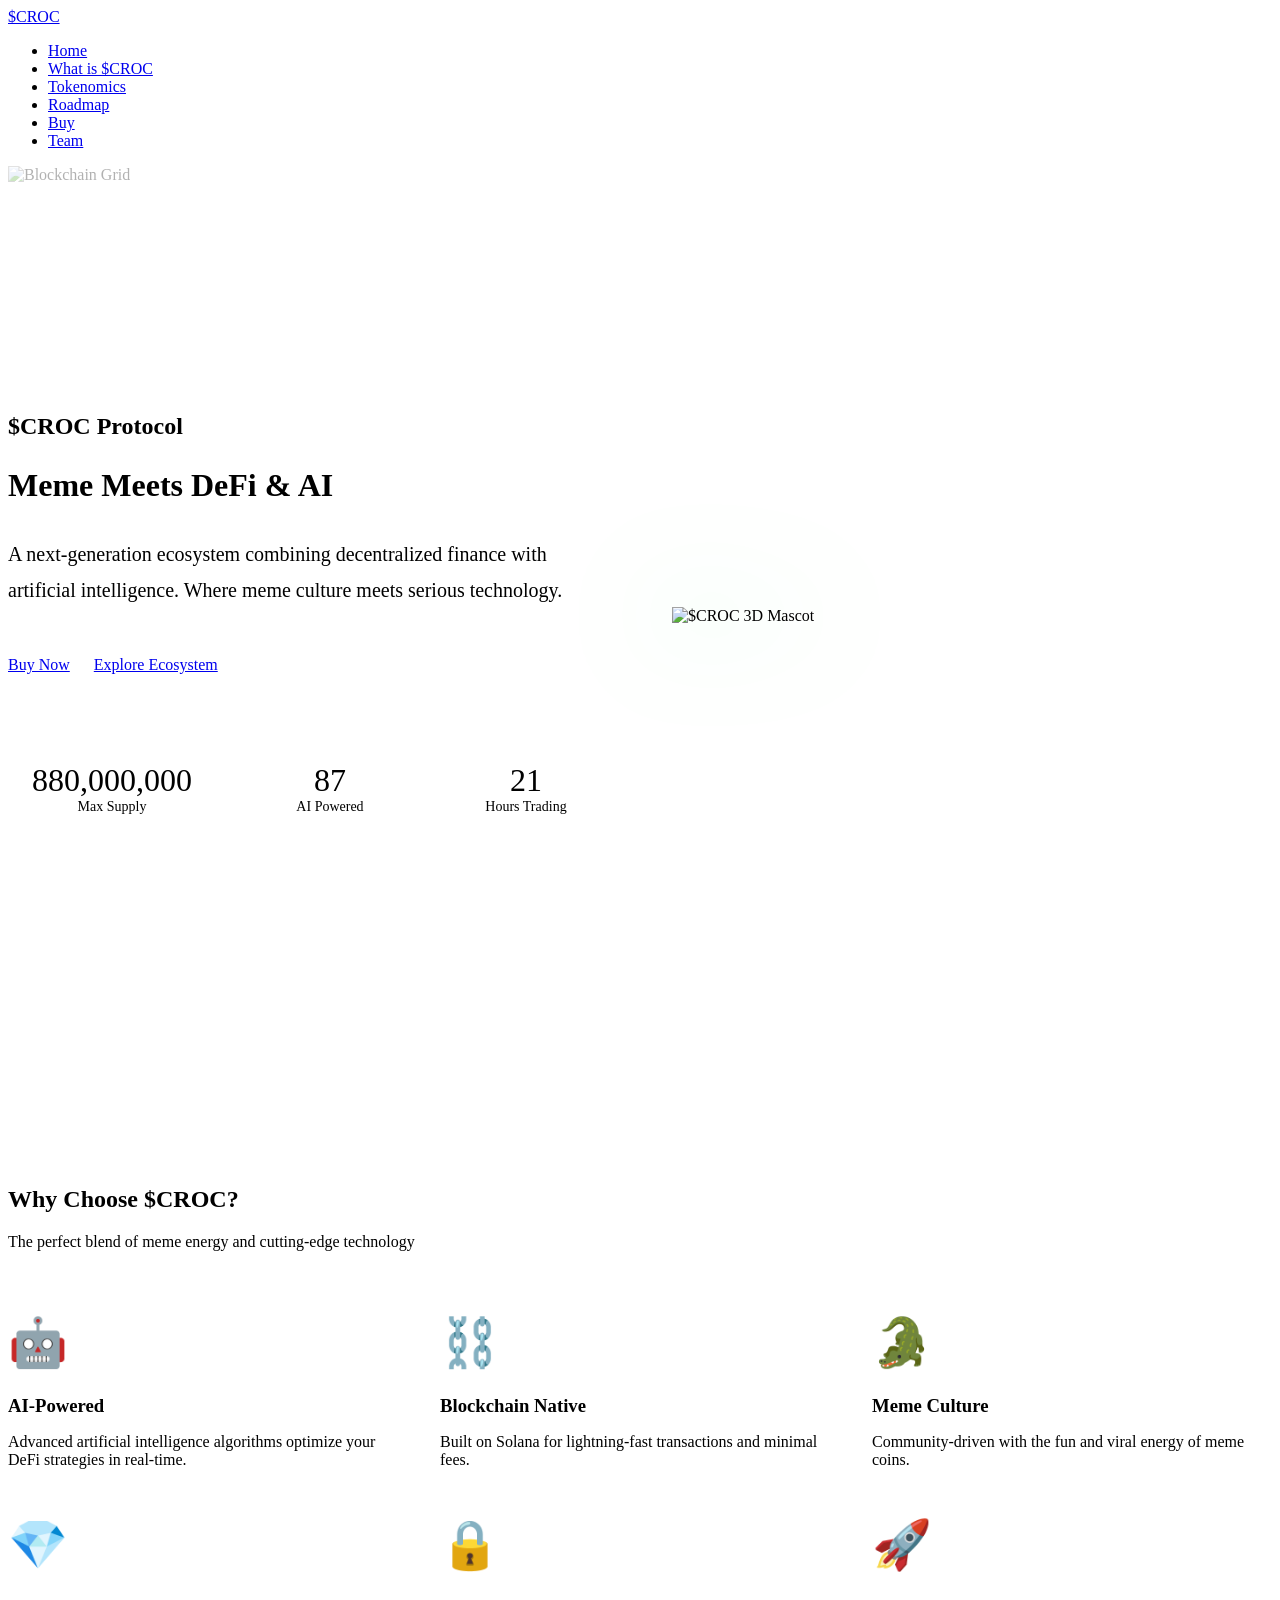
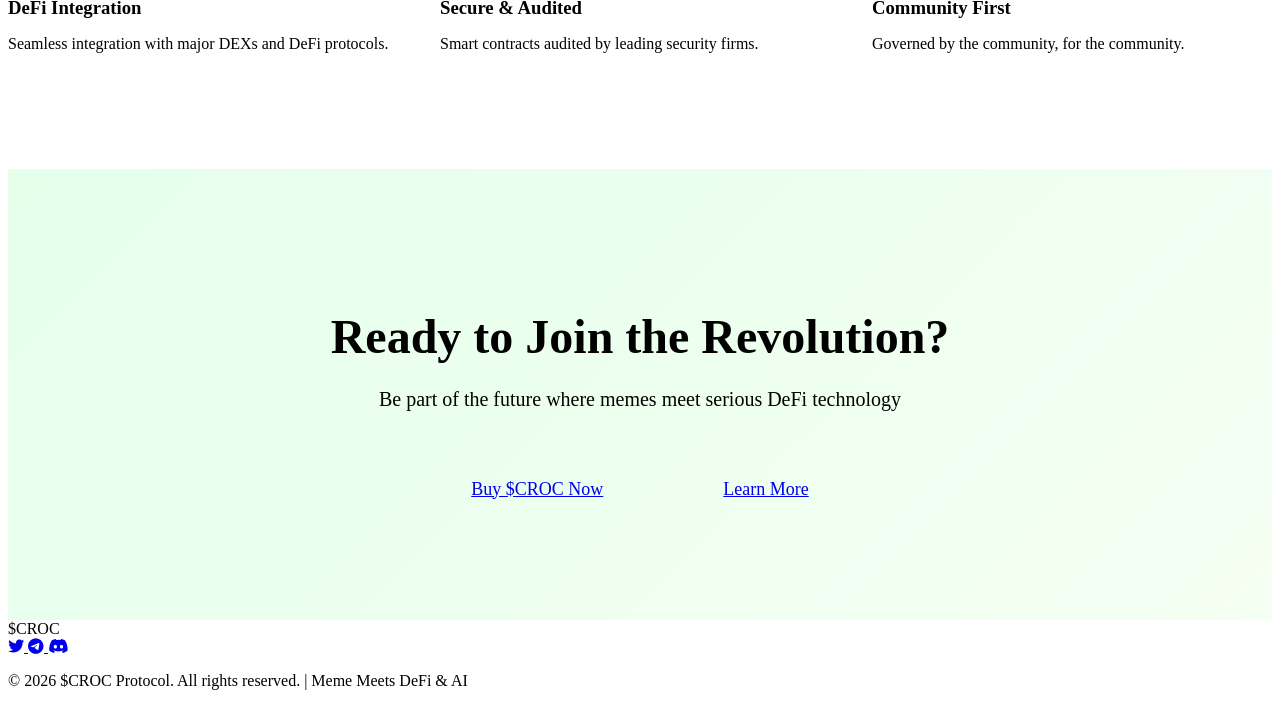
==== index.html @ 4c7f34b8 "Update index.html" ====
<!DOCTYPE html>
<html lang="en">
<head>
    <meta charset="UTF-8">
    <meta name="viewport" content="width=device-width, initial-scale=1.0">
    <title>$CROC Protocol - Meme Meets DeFi & AI</title>
    <meta name="description" content="A next-generation ecosystem combining decentralized finance with artificial intelligence">
    <link rel="stylesheet" href="css/style.css">
    <link rel="stylesheet" href="css/premium.css">
    <link rel="stylesheet" href="https://cdnjs.cloudflare.com/ajax/libs/font-awesome/6.4.0/css/all.min.css">
</head>
<body>
    <!-- Navigation -->
    <nav class="navbar">
        <div class="nav-container">
            <a href="index.html" class="nav-logo">$CROC</a>
            <ul class="nav-menu">
                <li><a href="index.html">Home</a></li>
                <li><a href="what-is.html">What is $CROC</a></li>
                <li><a href="tokenomics.html">Tokenomics</a></li>
                <li><a href="roadmap.html">Roadmap</a></li>
                <li><a href="buy.html">Buy</a></li>
                <li><a href="team.html">Team</a></li>
            </ul>
            <div class="nav-toggle">
                <span></span>
                <span></span>
                <span></span>
            </div>
        </div>
    </nav>

    <!-- Hero Section -->
    <section class="hero" style="min-height: 100vh; display: flex; align-items: center; position: relative; overflow: hidden;">
        <!-- Background Effects -->
        <div class="grid-bg"></div>
        <div class="particle-bg"></div>
        <div class="scan-line"></div>
        
        <!-- Background Image -->
        <div style="position: absolute; top: 0; left: 0; width: 100%; height: 100%; opacity: 0.3; z-index: 0;">
            <img src="https://mgx-backend-cdn.metadl.com/generate/images/977186/2026-03-31/c0a58374-773c-4db3-a33c-45ea17dece3b.png" 
                 alt="Blockchain Grid" 
                 style="width: 100%; height: 100%; object-fit: cover;">
        </div>
        
        <div class="container" style="position: relative; z-index: 1;">
            <div style="display: grid; grid-template-columns: 1fr 1fr; gap: 64px; align-items: center;">
                <!-- Hero Content -->
                <div class="fade-in">
                    <h1 class="text-glow-strong" style="margin-bottom: 24px;">
                        $CROC Protocol
                    </h1>
                    <h2 class="gradient-text" style="font-size: 32px; margin-bottom: 32px;">
                        Meme Meets DeFi & AI
                    </h2>
                    <p style="font-size: 20px; color: var(--color-text-secondary); margin-bottom: 48px; line-height: 1.8;">
                        A next-generation ecosystem combining decentralized finance with artificial intelligence. 
                        Where meme culture meets serious technology.
                    </p>
                    <div style="display: flex; gap: 24px; flex-wrap: wrap;">
                        <a href="buy.html" class="btn btn-primary glow">Buy Now</a>
                        <a href="what-is.html" class="btn btn-secondary">Explore Ecosystem</a>
                    </div>
                    
                    <!-- Stats -->
                    <div style="display: grid; grid-template-columns: repeat(3, 1fr); gap: 32px; margin-top: 64px;">
                        <div class="glass-card" style="text-align: center; padding: 24px;">
                            <div class="counter" data-target="1000000000" style="font-size: 32px;">0</div>
                            <p style="margin: 0; font-size: 14px;">Max Supply</p>
                        </div>
                        <div class="glass-card" style="text-align: center; padding: 24px;">
                            <div class="counter" data-target="100" style="font-size: 32px;">0</div>
                            <p style="margin: 0; font-size: 14px;">AI Powered</p>
                        </div>
                        <div class="glass-card" style="text-align: center; padding: 24px;">
                            <div class="counter" data-target="24" style="font-size: 32px;">0</div>
                            <p style="margin: 0; font-size: 14px;">Hours Trading</p>
                        </div>
                    </div>
                </div>
                
                <!-- Hero Image -->
                <div class="hero-image floating" style="position: relative;">
                    <img src="https://mgx-backend-cdn.metadl.com/generate/images/977186/2026-03-31/7fc8e724-843f-44fb-94d9-f33e9befc8ab.png" 
                         alt="$CROC 3D Mascot" 
                         style="width: 100%; max-width: 600px; filter: drop-shadow(0 0 50px rgba(0, 255, 65, 0.5));">
                </div>
            </div>
        </div>
    </section>

    <!-- Features Section -->
    <section style="padding: 100px 0; position: relative;">
        <div class="container">
            <div class="section-title fade-in">
                <h2 class="text-glow">Why Choose $CROC?</h2>
                <p>The perfect blend of meme energy and cutting-edge technology</p>
            </div>
            
            <div style="display: grid; grid-template-columns: repeat(auto-fit, minmax(300px, 1fr)); gap: 32px; margin-top: 64px;">
                <!-- Feature 1 -->
                <div class="glass-card tilt-card neon-border reveal">
                    <div style="font-size: 48px; margin-bottom: 24px;">🤖</div>
                    <h3 style="margin-bottom: 16px; color: var(--color-accent-primary);">AI-Powered</h3>
                    <p>Advanced artificial intelligence algorithms optimize your DeFi strategies in real-time.</p>
                </div>
                
                <!-- Feature 2 -->
                <div class="glass-card tilt-card neon-border reveal">
                    <div style="font-size: 48px; margin-bottom: 24px;">⛓️</div>
                    <h3 style="margin-bottom: 16px; color: var(--color-accent-primary);">Blockchain Native</h3>
                    <p>Built on Solana for lightning-fast transactions and minimal fees.</p>
                </div>
                
                <!-- Feature 3 -->
                <div class="glass-card tilt-card neon-border reveal">
                    <div style="font-size: 48px; margin-bottom: 24px;">🐊</div>
                    <h3 style="margin-bottom: 16px; color: var(--color-accent-primary);">Meme Culture</h3>
                    <p>Community-driven with the fun and viral energy of meme coins.</p>
                </div>
                
                <!-- Feature 4 -->
                <div class="glass-card tilt-card neon-border reveal">
                    <div style="font-size: 48px; margin-bottom: 24px;">💎</div>
                    <h3 style="margin-bottom: 16px; color: var(--color-accent-primary);">DeFi Integration</h3>
                    <p>Seamless integration with major DEXs and DeFi protocols.</p>
                </div>
                
                <!-- Feature 5 -->
                <div class="glass-card tilt-card neon-border reveal">
                    <div style="font-size: 48px; margin-bottom: 24px;">🔒</div>
                    <h3 style="margin-bottom: 16px; color: var(--color-accent-primary);">Secure & Audited</h3>
                    <p>Smart contracts audited by leading security firms.</p>
                </div>
                
                <!-- Feature 6 -->
                <div class="glass-card tilt-card neon-border reveal">
                    <div style="font-size: 48px; margin-bottom: 24px;">🚀</div>
                    <h3 style="margin-bottom: 16px; color: var(--color-accent-primary);">Community First</h3>
                    <p>Governed by the community, for the community.</p>
                </div>
            </div>
        </div>
    </section>

    <!-- CTA Section -->
    <section style="padding: 100px 0; background: linear-gradient(135deg, rgba(0, 255, 65, 0.1), rgba(57, 255, 20, 0.05)); position: relative;">
        <div class="grid-bg"></div>
        <div class="container" style="text-align: center; position: relative; z-index: 1;">
            <h2 class="text-glow-strong" style="font-size: 48px; margin-bottom: 24px;">Ready to Join the Revolution?</h2>
            <p style="font-size: 20px; color: var(--color-text-secondary); margin-bottom: 48px;">
                Be part of the future where memes meet serious DeFi technology
            </p>
            <div style="display: flex; gap: 24px; justify-content: center; flex-wrap: wrap;">
                <a href="buy.html" class="btn btn-primary glow" style="font-size: 18px; padding: 20px 48px;">Buy $CROC Now</a>
                <a href="what-is.html" class="btn btn-secondary" style="font-size: 18px; padding: 20px 48px;">Learn More</a>
            </div>
        </div>
    </section>

    <!-- Footer -->
    <footer class="footer">
        <div class="container">
            <div class="footer-content">
                <div class="footer-logo">$CROC</div>
                <div class="footer-social">
                    <a href="https://x.com/crocprotocol" target="_blank" class="social-link glow" title="Twitter">
                        <i class="fab fa-twitter"></i>
                    </a>
                    <a href="https://t.me/" target="_blank" class="social-link glow" title="Telegram">
                        <i class="fab fa-telegram"></i>
                    </a>
                    <a href="https://discord.com" target="_blank" class="social-link glow" title="Discord">
                        <i class="fab fa-discord"></i>
                    </a>
                </div>
            </div>
            <div class="footer-bottom">
                <p>&copy; 2026 $CROC Protocol. All rights reserved. | Meme Meets DeFi & AI</p>
            </div>
        </div>
    </footer>

    <script src="js/main.js"></script>
    <script src="js/animation.js"></script>
</body>
</html>
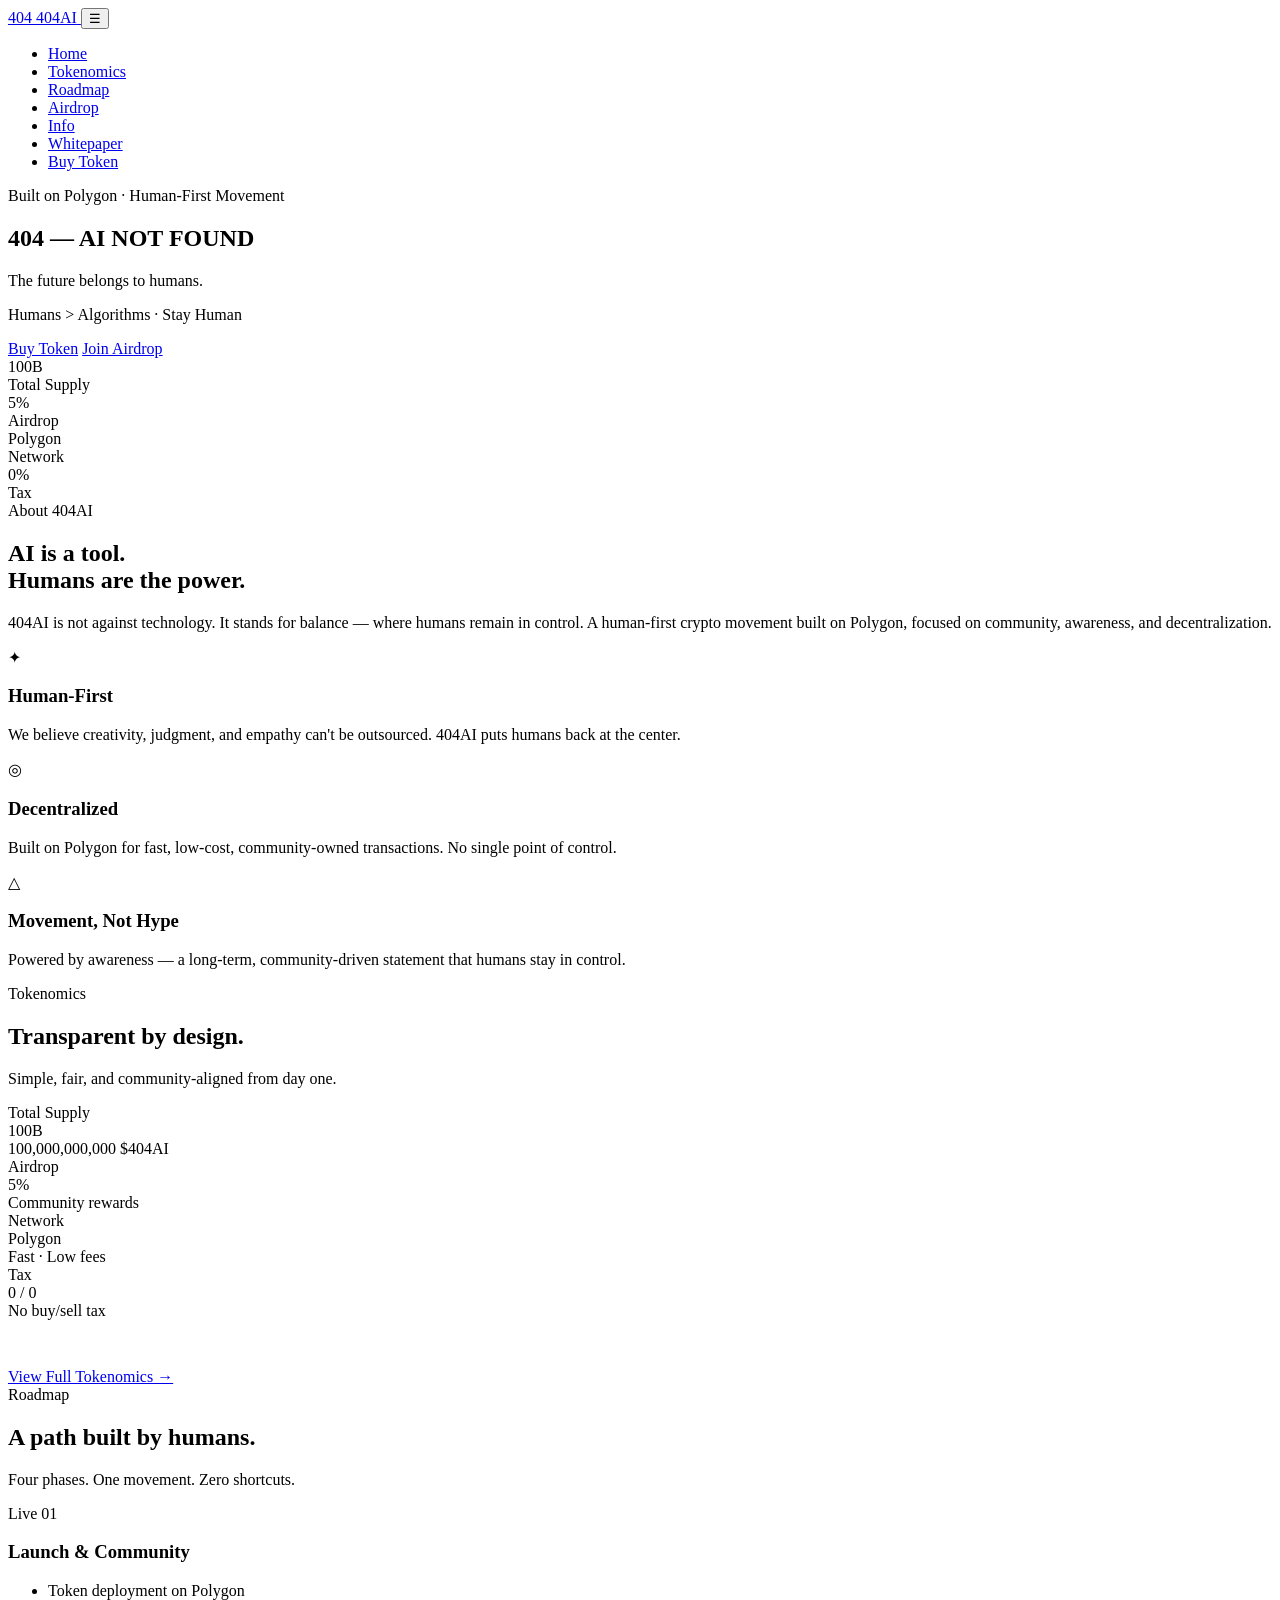
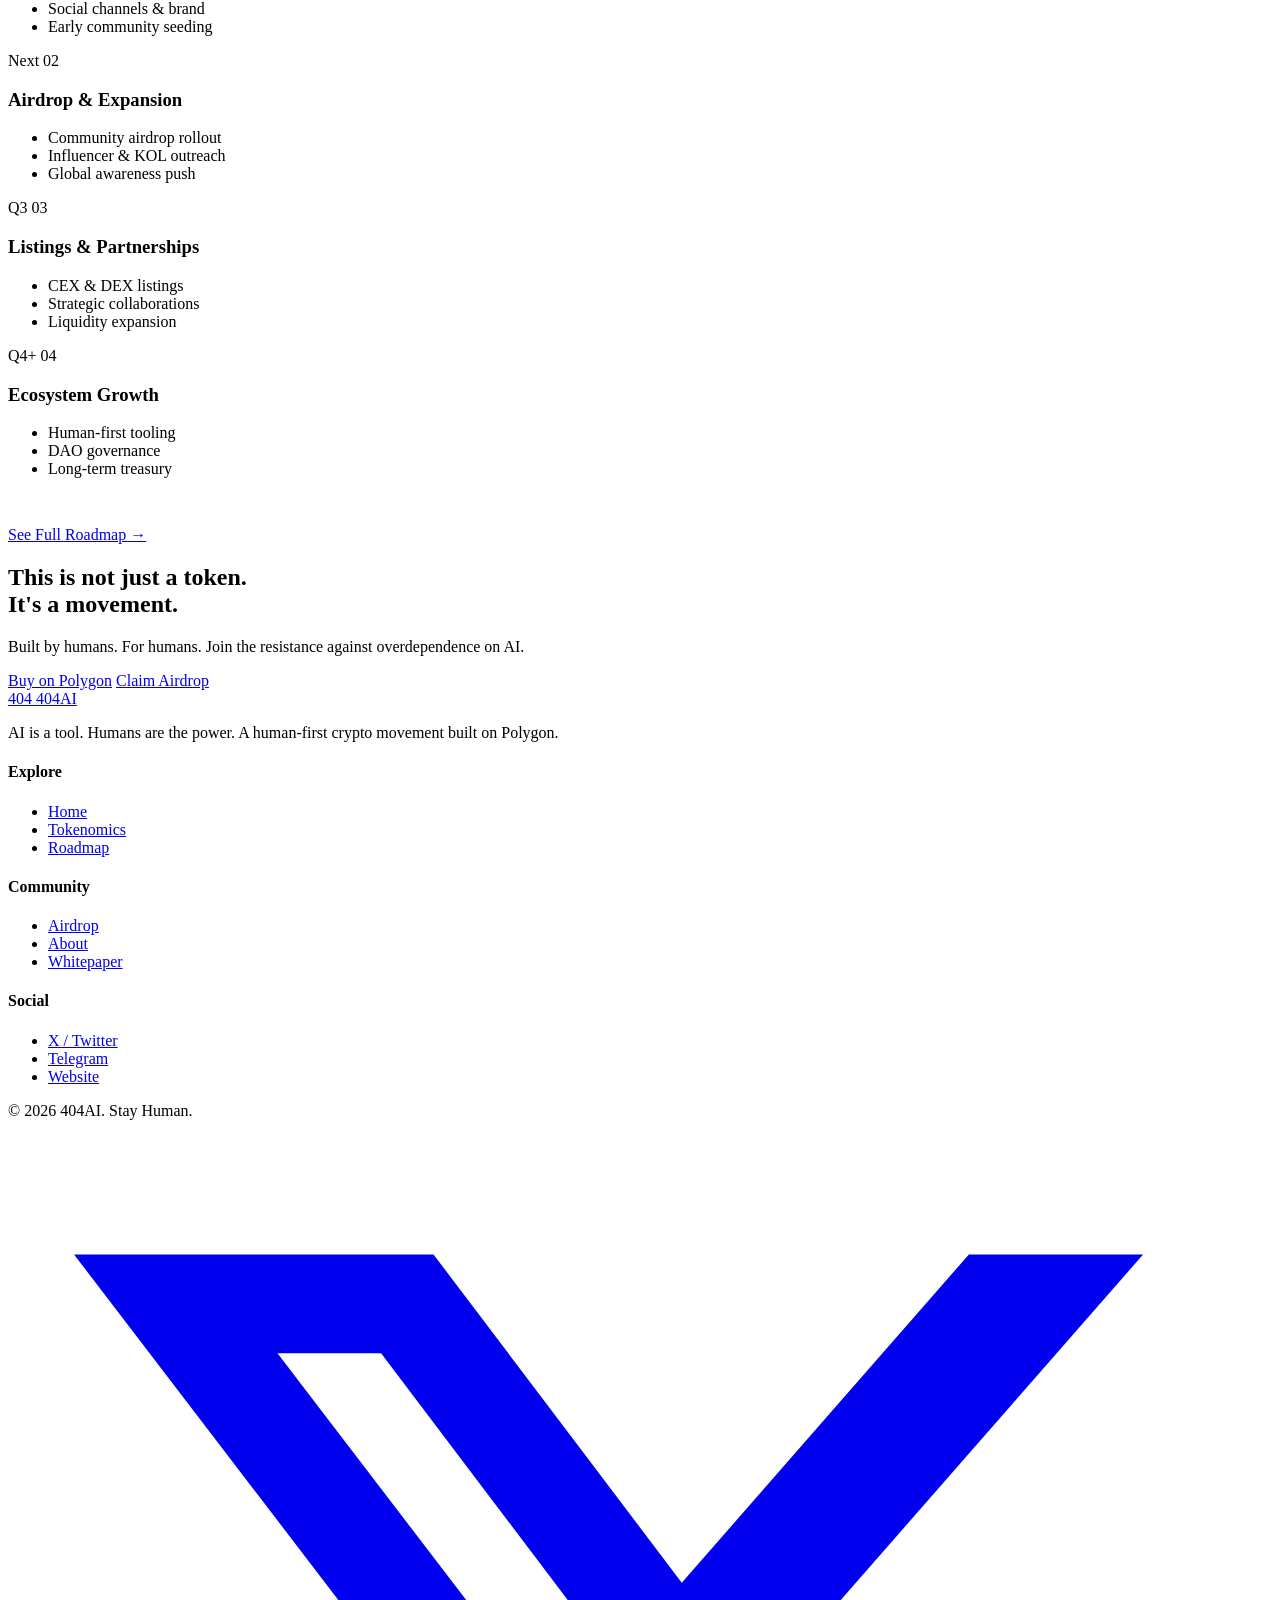
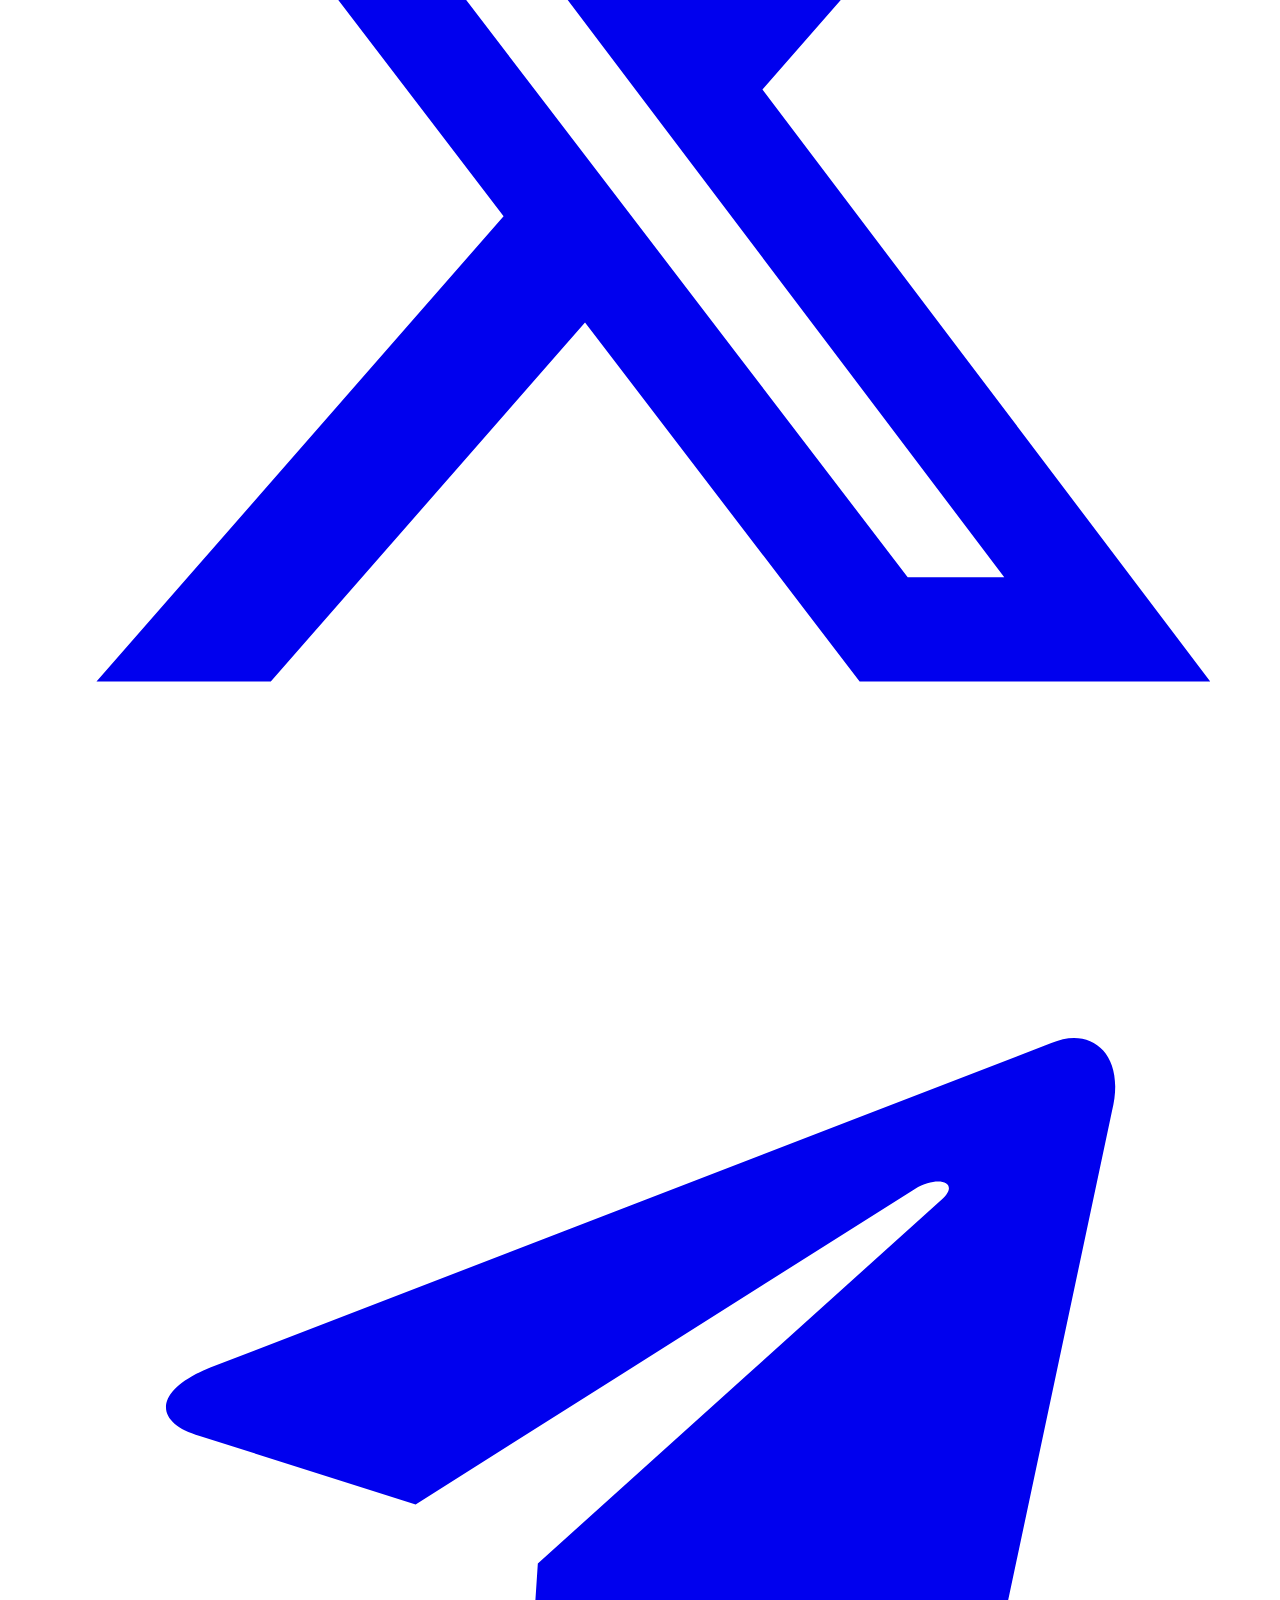
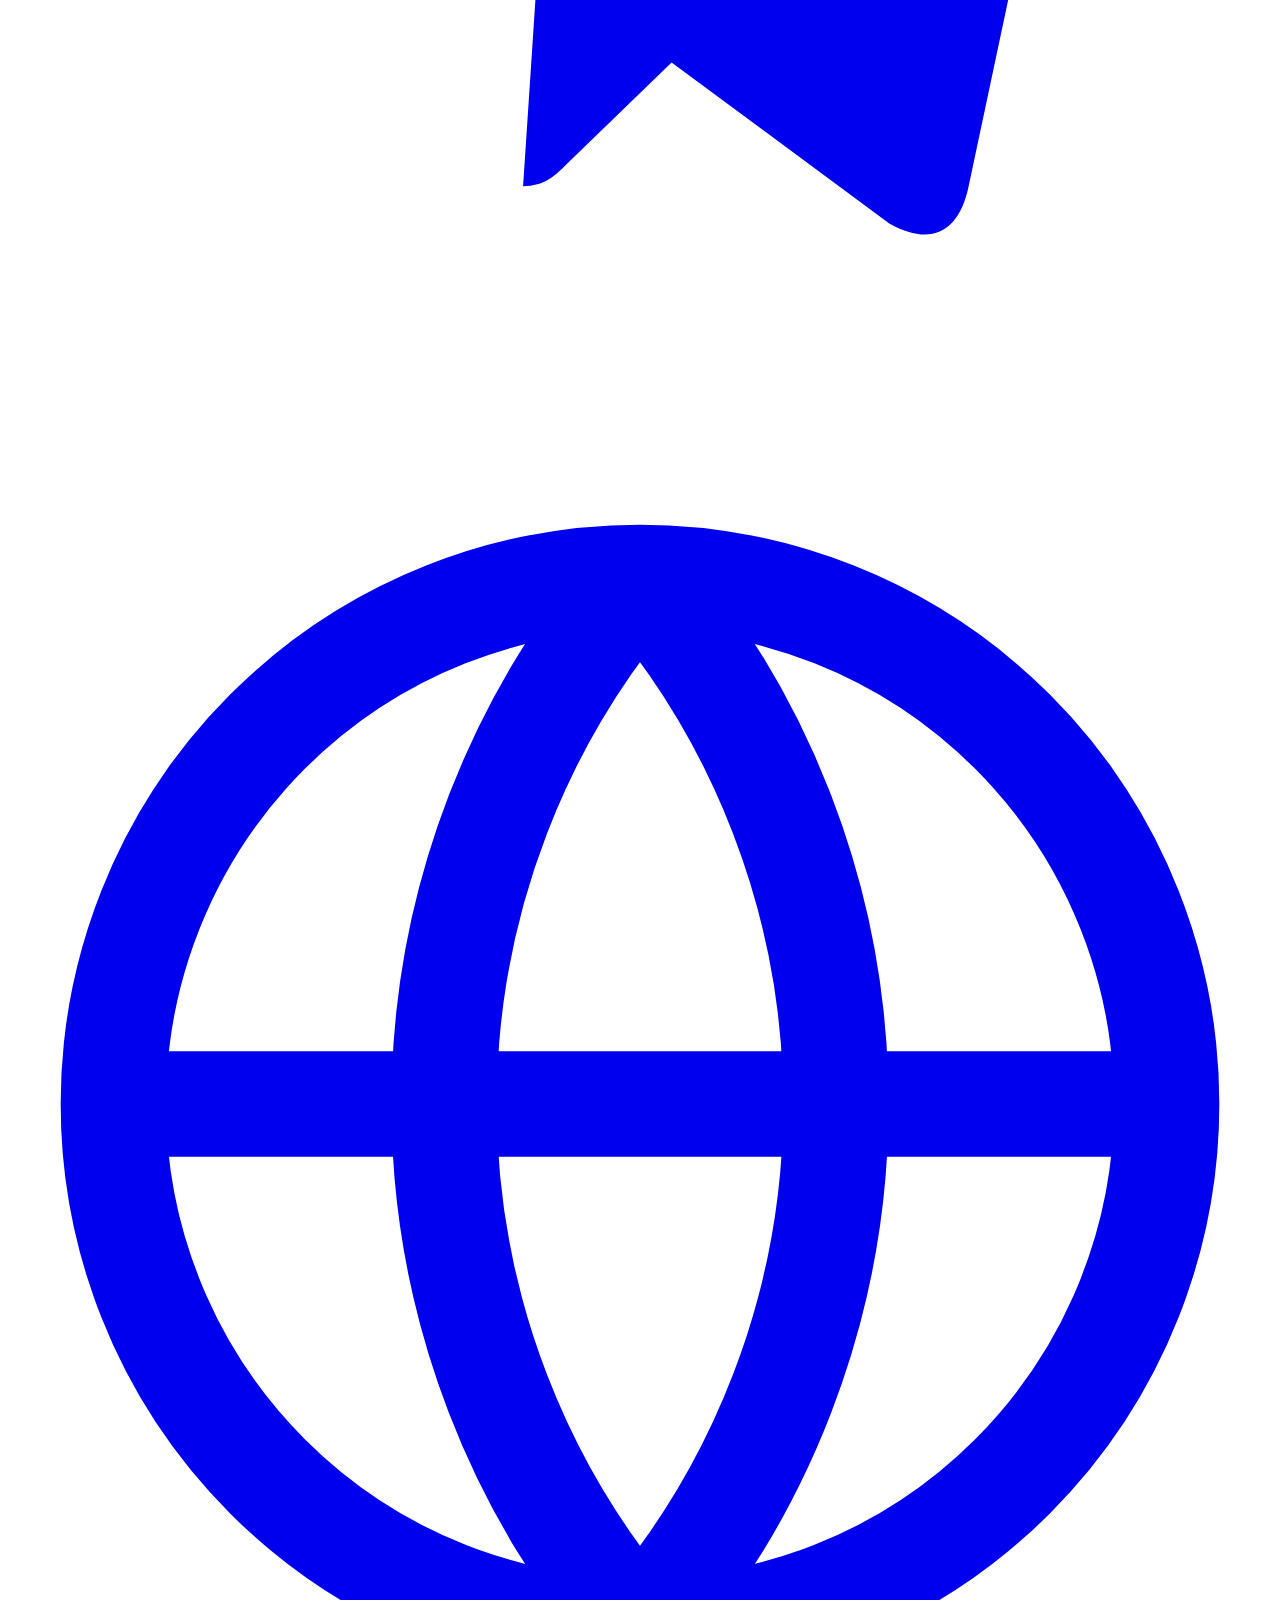
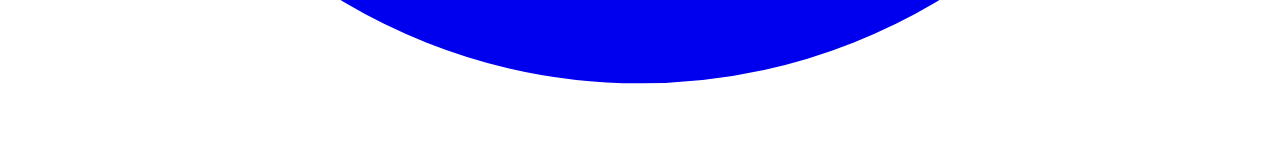
==== commit 295a845c: "Update index.html" ====
--- a/index.html
+++ b/index.html
@@ -1,188 +1,267 @@
 <!DOCTYPE html>
 <html lang="en">
 <head>
-    <meta charset="UTF-8">
-    <meta name="viewport" content="width=device-width, initial-scale=1.0">
-    <title>$CROC Protocol - Meme Meets DeFi & AI</title>
-    <meta name="description" content="A next-generation ecosystem combining decentralized finance with artificial intelligence">
-    <link rel="stylesheet" href="css/style.css">
-    <link rel="stylesheet" href="css/premium.css">
-    <link rel="stylesheet" href="https://cdnjs.cloudflare.com/ajax/libs/font-awesome/6.4.0/css/all.min.css">
+  <meta charset="UTF-8" />
+  <meta name="viewport" content="width=device-width, initial-scale=1.0" />
+  <link rel="icon" href="https://public-frontend-cos.metadl.com/mgx/img/favicon_atoms.ico" type="image/x-icon" />
+  <title>404AI — AI NOT FOUND | Human Movement Token</title>
+  <meta name="description" content="404AI is a human-first crypto movement built on Polygon. AI is a tool. Humans are the power." />
+  <link rel="stylesheet" href="./style.css" />
 </head>
 <body>
-    <!-- Navigation -->
-    <nav class="navbar">
-        <div class="nav-container">
-            <a href="index.html" class="nav-logo">$CROC</a>
-            <ul class="nav-menu">
-                <li><a href="index.html">Home</a></li>
-                <li><a href="what-is.html">What is $CROC</a></li>
-                <li><a href="tokenomics.html">Tokenomics</a></li>
-                <li><a href="roadmap.html">Roadmap</a></li>
-                <li><a href="buy.html">Buy</a></li>
-                <li><a href="team.html">Team</a></li>
-            </ul>
-            <div class="nav-toggle">
-                <span></span>
-                <span></span>
-                <span></span>
-            </div>
-        </div>
-    </nav>
-
-    <!-- Hero Section -->
-    <section class="hero" style="min-height: 100vh; display: flex; align-items: center; position: relative; overflow: hidden;">
-        <!-- Background Effects -->
-        <div class="grid-bg"></div>
-        <div class="particle-bg"></div>
-        <div class="scan-line"></div>
-        
-        <!-- Background Image -->
-        <div style="position: absolute; top: 0; left: 0; width: 100%; height: 100%; opacity: 0.3; z-index: 0;">
-            <img src="https://mgx-backend-cdn.metadl.com/generate/images/977186/2026-03-31/c0a58374-773c-4db3-a33c-45ea17dece3b.png" 
-                 alt="Blockchain Grid" 
-                 style="width: 100%; height: 100%; object-fit: cover;">
-        </div>
-        
-        <div class="container" style="position: relative; z-index: 1;">
-            <div style="display: grid; grid-template-columns: 1fr 1fr; gap: 64px; align-items: center;">
-                <!-- Hero Content -->
-                <div class="fade-in">
-                    <h1 class="text-glow-strong" style="margin-bottom: 24px;">
-                        $CROC Protocol
-                    </h1>
-                    <h2 class="gradient-text" style="font-size: 32px; margin-bottom: 32px;">
-                        Meme Meets DeFi & AI
-                    </h2>
-                    <p style="font-size: 20px; color: var(--color-text-secondary); margin-bottom: 48px; line-height: 1.8;">
-                        A next-generation ecosystem combining decentralized finance with artificial intelligence. 
-                        Where meme culture meets serious technology.
-                    </p>
-                    <div style="display: flex; gap: 24px; flex-wrap: wrap;">
-                        <a href="buy.html" class="btn btn-primary glow">Buy Now</a>
-                        <a href="what-is.html" class="btn btn-secondary">Explore Ecosystem</a>
-                    </div>
-                    
-                    <!-- Stats -->
-                    <div style="display: grid; grid-template-columns: repeat(3, 1fr); gap: 32px; margin-top: 64px;">
-                        <div class="glass-card" style="text-align: center; padding: 24px;">
-                            <div class="counter" data-target="1000000000" style="font-size: 32px;">0</div>
-                            <p style="margin: 0; font-size: 14px;">Max Supply</p>
-                        </div>
-                        <div class="glass-card" style="text-align: center; padding: 24px;">
-                            <div class="counter" data-target="100" style="font-size: 32px;">0</div>
-                            <p style="margin: 0; font-size: 14px;">AI Powered</p>
-                        </div>
-                        <div class="glass-card" style="text-align: center; padding: 24px;">
-                            <div class="counter" data-target="24" style="font-size: 32px;">0</div>
-                            <p style="margin: 0; font-size: 14px;">Hours Trading</p>
-                        </div>
-                    </div>
-                </div>
-                
-                <!-- Hero Image -->
-                <div class="hero-image floating" style="position: relative;">
-                    <img src="https://mgx-backend-cdn.metadl.com/generate/images/977186/2026-03-31/7fc8e724-843f-44fb-94d9-f33e9befc8ab.png" 
-                         alt="$CROC 3D Mascot" 
-                         style="width: 100%; max-width: 600px; filter: drop-shadow(0 0 50px rgba(0, 255, 65, 0.5));">
-                </div>
-            </div>
-        </div>
-    </section>
-
-    <!-- Features Section -->
-    <section style="padding: 100px 0; position: relative;">
-        <div class="container">
-            <div class="section-title fade-in">
-                <h2 class="text-glow">Why Choose $CROC?</h2>
-                <p>The perfect blend of meme energy and cutting-edge technology</p>
-            </div>
-            
-            <div style="display: grid; grid-template-columns: repeat(auto-fit, minmax(300px, 1fr)); gap: 32px; margin-top: 64px;">
-                <!-- Feature 1 -->
-                <div class="glass-card tilt-card neon-border reveal">
-                    <div style="font-size: 48px; margin-bottom: 24px;">🤖</div>
-                    <h3 style="margin-bottom: 16px; color: var(--color-accent-primary);">AI-Powered</h3>
-                    <p>Advanced artificial intelligence algorithms optimize your DeFi strategies in real-time.</p>
-                </div>
-                
-                <!-- Feature 2 -->
-                <div class="glass-card tilt-card neon-border reveal">
-                    <div style="font-size: 48px; margin-bottom: 24px;">⛓️</div>
-                    <h3 style="margin-bottom: 16px; color: var(--color-accent-primary);">Blockchain Native</h3>
-                    <p>Built on Solana for lightning-fast transactions and minimal fees.</p>
-                </div>
-                
-                <!-- Feature 3 -->
-                <div class="glass-card tilt-card neon-border reveal">
-                    <div style="font-size: 48px; margin-bottom: 24px;">🐊</div>
-                    <h3 style="margin-bottom: 16px; color: var(--color-accent-primary);">Meme Culture</h3>
-                    <p>Community-driven with the fun and viral energy of meme coins.</p>
-                </div>
-                
-                <!-- Feature 4 -->
-                <div class="glass-card tilt-card neon-border reveal">
-                    <div style="font-size: 48px; margin-bottom: 24px;">💎</div>
-                    <h3 style="margin-bottom: 16px; color: var(--color-accent-primary);">DeFi Integration</h3>
-                    <p>Seamless integration with major DEXs and DeFi protocols.</p>
-                </div>
-                
-                <!-- Feature 5 -->
-                <div class="glass-card tilt-card neon-border reveal">
-                    <div style="font-size: 48px; margin-bottom: 24px;">🔒</div>
-                    <h3 style="margin-bottom: 16px; color: var(--color-accent-primary);">Secure & Audited</h3>
-                    <p>Smart contracts audited by leading security firms.</p>
-                </div>
-                
-                <!-- Feature 6 -->
-                <div class="glass-card tilt-card neon-border reveal">
-                    <div style="font-size: 48px; margin-bottom: 24px;">🚀</div>
-                    <h3 style="margin-bottom: 16px; color: var(--color-accent-primary);">Community First</h3>
-                    <p>Governed by the community, for the community.</p>
-                </div>
-            </div>
-        </div>
-    </section>
-
-    <!-- CTA Section -->
-    <section style="padding: 100px 0; background: linear-gradient(135deg, rgba(0, 255, 65, 0.1), rgba(57, 255, 20, 0.05)); position: relative;">
-        <div class="grid-bg"></div>
-        <div class="container" style="text-align: center; position: relative; z-index: 1;">
-            <h2 class="text-glow-strong" style="font-size: 48px; margin-bottom: 24px;">Ready to Join the Revolution?</h2>
-            <p style="font-size: 20px; color: var(--color-text-secondary); margin-bottom: 48px;">
-                Be part of the future where memes meet serious DeFi technology
-            </p>
-            <div style="display: flex; gap: 24px; justify-content: center; flex-wrap: wrap;">
-                <a href="buy.html" class="btn btn-primary glow" style="font-size: 18px; padding: 20px 48px;">Buy $CROC Now</a>
-                <a href="what-is.html" class="btn btn-secondary" style="font-size: 18px; padding: 20px 48px;">Learn More</a>
-            </div>
-        </div>
-    </section>
-
-    <!-- Footer -->
-    <footer class="footer">
-        <div class="container">
-            <div class="footer-content">
-                <div class="footer-logo">$CROC</div>
-                <div class="footer-social">
-                    <a href="https://x.com/crocprotocol" target="_blank" class="social-link glow" title="Twitter">
-                        <i class="fab fa-twitter"></i>
-                    </a>
-                    <a href="https://t.me/" target="_blank" class="social-link glow" title="Telegram">
-                        <i class="fab fa-telegram"></i>
-                    </a>
-                    <a href="https://discord.com" target="_blank" class="social-link glow" title="Discord">
-                        <i class="fab fa-discord"></i>
-                    </a>
-                </div>
-            </div>
-            <div class="footer-bottom">
-                <p>&copy; 2026 $CROC Protocol. All rights reserved. | Meme Meets DeFi & AI</p>
-            </div>
-        </div>
-    </footer>
-
-    <script src="js/main.js"></script>
-    <script src="js/animation.js"></script>
+  <!-- ================= NAVBAR ================= -->
+  <nav class="navbar">
+    <div class="nav-container">
+      <a href="./index.html" class="nav-brand">
+        <span class="brand-mark">404</span>
+        <span class="brand-text">404<span>AI</span></span>
+      </a>
+      <button class="nav-toggle" aria-label="Toggle menu">☰</button>
+      <ul class="nav-menu">
+        <li><a href="./index.html" class="active">Home</a></li>
+        <li><a href="./tokenomics.html">Tokenomics</a></li>
+        <li><a href="./roadmap.html">Roadmap</a></li>
+        <li><a href="./airdrop.html">Airdrop</a></li>
+        <li><a href="./info.html">Info</a></li>
+        <li><a href="https://docs.google.com/document/d/404ai-whitepaper" class="whitepaper-link" data-external>Whitepaper</a></li>
+        <li><a href="#buy" class="nav-cta">Buy Token</a></li>
+      </ul>
+    </div>
+  </nav>
+
+  <!-- ================= HERO ================= -->
+  <section class="hero" id="home">
+    <div class="hero-bg"></div>
+    <div class="container hero-content">
+      <div class="hero-badge">
+        <span class="dot"></span>
+        <span>Built on Polygon · Human-First Movement</span>
+      </div>
+      <h1>404 — AI <span class="glitch">NOT FOUND</span></h1>
+      <p class="hero-subtitle">The future belongs to humans.</p>
+      <p class="hero-tagline">Humans &gt; Algorithms · Stay Human</p>
+      <div class="hero-actions">
+        <a href="#buy" class="btn btn-primary btn-lg">Buy Token</a>
+        <a href="./airdrop.html" class="btn btn-secondary btn-lg">Join Airdrop</a>
+      </div>
+
+      <div class="hero-stats">
+        <div class="hero-stat">
+          <div class="value">100B</div>
+          <div class="label">Total Supply</div>
+        </div>
+        <div class="hero-stat">
+          <div class="value">5%</div>
+          <div class="label">Airdrop</div>
+        </div>
+        <div class="hero-stat">
+          <div class="value">Polygon</div>
+          <div class="label">Network</div>
+        </div>
+        <div class="hero-stat">
+          <div class="value">0%</div>
+          <div class="label">Tax</div>
+        </div>
+      </div>
+    </div>
+  </section>
+
+  <!-- ================= ABOUT ================= -->
+  <section id="about">
+    <div class="container">
+      <div class="text-center">
+        <span class="section-label">About 404AI</span>
+        <h2 class="section-title">AI is a tool.<br/>Humans are the power.</h2>
+        <p class="section-subtitle">
+          404AI is not against technology. It stands for balance — where humans remain in control.
+          A human-first crypto movement built on Polygon, focused on community, awareness, and decentralization.
+        </p>
+      </div>
+
+      <div class="about-grid">
+        <div class="about-card reveal">
+          <div class="icon">✦</div>
+          <h3>Human-First</h3>
+          <p>We believe creativity, judgment, and empathy can't be outsourced. 404AI puts humans back at the center.</p>
+        </div>
+        <div class="about-card reveal">
+          <div class="icon">◎</div>
+          <h3>Decentralized</h3>
+          <p>Built on Polygon for fast, low-cost, community-owned transactions. No single point of control.</p>
+        </div>
+        <div class="about-card reveal">
+          <div class="icon">△</div>
+          <h3>Movement, Not Hype</h3>
+          <p>Powered by awareness — a long-term, community-driven statement that humans stay in control.</p>
+        </div>
+      </div>
+    </div>
+  </section>
+
+  <!-- ================= TOKENOMICS PREVIEW ================= -->
+  <section id="tokenomics" style="background: var(--bg-secondary);">
+    <div class="container">
+      <div class="text-center">
+        <span class="section-label">Tokenomics</span>
+        <h2 class="section-title">Transparent by design.</h2>
+        <p class="section-subtitle">Simple, fair, and community-aligned from day one.</p>
+      </div>
+
+      <div class="tokenomics-grid">
+        <div class="token-card reveal">
+          <div class="label">Total Supply</div>
+          <div class="value">100B</div>
+          <div class="sub">100,000,000,000 $404AI</div>
+        </div>
+        <div class="token-card reveal">
+          <div class="label">Airdrop</div>
+          <div class="value">5%</div>
+          <div class="sub">Community rewards</div>
+        </div>
+        <div class="token-card reveal">
+          <div class="label">Network</div>
+          <div class="value">Polygon</div>
+          <div class="sub">Fast · Low fees</div>
+        </div>
+        <div class="token-card reveal">
+          <div class="label">Tax</div>
+          <div class="value">0 / 0</div>
+          <div class="sub">No buy/sell tax</div>
+        </div>
+      </div>
+
+      <div class="text-center" style="margin-top: 48px;">
+        <a href="./tokenomics.html" class="btn btn-secondary">View Full Tokenomics →</a>
+      </div>
+    </div>
+  </section>
+
+  <!-- ================= ROADMAP PREVIEW — 3D FLOATING ================= -->
+  <section id="roadmap">
+    <div class="container">
+      <div class="text-center">
+        <span class="section-label">Roadmap</span>
+        <h2 class="section-title">A path built by humans.</h2>
+        <p class="section-subtitle">Four phases. One movement. Zero shortcuts.</p>
+      </div>
+
+      <div class="roadmap-grid">
+        <div class="phase-card active reveal">
+          <span class="phase-status">Live</span>
+          <span class="phase-num">01</span>
+          <h3>Launch &amp; Community</h3>
+          <ul>
+            <li>Token deployment on Polygon</li>
+            <li>Social channels &amp; brand</li>
+            <li>Early community seeding</li>
+          </ul>
+        </div>
+        <div class="phase-card reveal">
+          <span class="phase-status">Next</span>
+          <span class="phase-num">02</span>
+          <h3>Airdrop &amp; Expansion</h3>
+          <ul>
+            <li>Community airdrop rollout</li>
+            <li>Influencer &amp; KOL outreach</li>
+            <li>Global awareness push</li>
+          </ul>
+        </div>
+        <div class="phase-card reveal">
+          <span class="phase-status">Q3</span>
+          <span class="phase-num">03</span>
+          <h3>Listings &amp; Partnerships</h3>
+          <ul>
+            <li>CEX &amp; DEX listings</li>
+            <li>Strategic collaborations</li>
+            <li>Liquidity expansion</li>
+          </ul>
+        </div>
+        <div class="phase-card reveal">
+          <span class="phase-status">Q4+</span>
+          <span class="phase-num">04</span>
+          <h3>Ecosystem Growth</h3>
+          <ul>
+            <li>Human-first tooling</li>
+            <li>DAO governance</li>
+            <li>Long-term treasury</li>
+          </ul>
+        </div>
+      </div>
+
+      <div class="text-center" style="margin-top: 48px;">
+        <a href="./roadmap.html" class="btn btn-secondary">See Full Roadmap →</a>
+      </div>
+    </div>
+  </section>
+
+  <!-- ================= CTA ================= -->
+  <section class="cta-section" id="buy">
+    <div class="container">
+      <div class="cta-wrap reveal">
+        <h2>This is not just a token.<br/>It's a movement.</h2>
+        <p>Built by humans. For humans. Join the resistance against overdependence on AI.</p>
+        <div class="hero-actions">
+          <a href="#" class="btn btn-accent btn-lg" data-external>Buy on Polygon</a>
+          <a href="./airdrop.html" class="btn btn-secondary btn-lg">Claim Airdrop</a>
+        </div>
+      </div>
+    </div>
+  </section>
+
+  <!-- ================= FOOTER ================= -->
+  <footer class="footer">
+    <div class="container">
+      <div class="footer-grid">
+        <div class="footer-brand">
+          <a href="./index.html" class="nav-brand">
+            <span class="brand-mark">404</span>
+            <span class="brand-text">404<span>AI</span></span>
+          </a>
+          <p>AI is a tool. Humans are the power. A human-first crypto movement built on Polygon.</p>
+        </div>
+        <div class="footer-col">
+          <h4>Explore</h4>
+          <ul>
+            <li><a href="./index.html">Home</a></li>
+            <li><a href="./tokenomics.html">Tokenomics</a></li>
+            <li><a href="./roadmap.html">Roadmap</a></li>
+          </ul>
+        </div>
+        <div class="footer-col">
+          <h4>Community</h4>
+          <ul>
+            <li><a href="./airdrop.html">Airdrop</a></li>
+            <li><a href="./info.html">About</a></li>
+            <li><a href="https://docs.google.com/document/d/404ai-whitepaper" data-external>Whitepaper</a></li>
+          </ul>
+        </div>
+        <div class="footer-col">
+          <h4>Social</h4>
+          <ul>
+            <li><a href="https://x.com/404ai" data-external>X / Twitter</a></li>
+            <li><a href="https://t.me/404ai" data-external>Telegram</a></li>
+            <li><a href="#" data-external>Website</a></li>
+          </ul>
+        </div>
+      </div>
+
+      <div class="footer-bottom">
+        <p>© 2026 404AI. Stay Human.</p>
+        <div class="social-icons">
+          <a href="https://x.com/404ai" data-external aria-label="X">
+            <svg viewBox="0 0 24 24" fill="currentColor"><path d="M18.244 2.25h3.308l-7.227 8.26 8.502 11.24H16.17l-5.214-6.817L4.99 21.75H1.68l7.73-8.835L1.254 2.25H8.08l4.713 6.231zm-1.161 17.52h1.833L7.084 4.126H5.117z"/></svg>
+          </a>
+          <a href="https://t.me/404ai" data-external aria-label="Telegram">
+            <svg viewBox="0 0 24 24" fill="currentColor"><path d="M9.78 18.65l.28-4.23 7.68-6.92c.34-.31-.07-.46-.52-.19L7.74 13.3 3.64 12c-.88-.25-.89-.86.2-1.3l15.97-6.16c.73-.33 1.43.18 1.15 1.3l-2.72 12.81c-.19.91-.74 1.13-1.5.71L12.6 16.3l-1.99 1.93c-.23.23-.42.42-.83.42z"/></svg>
+          </a>
+          <a href="#" data-external aria-label="Website">
+            <svg viewBox="0 0 24 24" fill="none" stroke="currentColor" stroke-width="2"><circle cx="12" cy="12" r="10"/><path d="M2 12h20M12 2a15.3 15.3 0 0 1 0 20M12 2a15.3 15.3 0 0 0 0 20"/></svg>
+          </a>
+        </div>
+      </div>
+    </div>
+  </footer>
+
+  <script type="module" src="./script.js"></script>
 </body>
 </html>
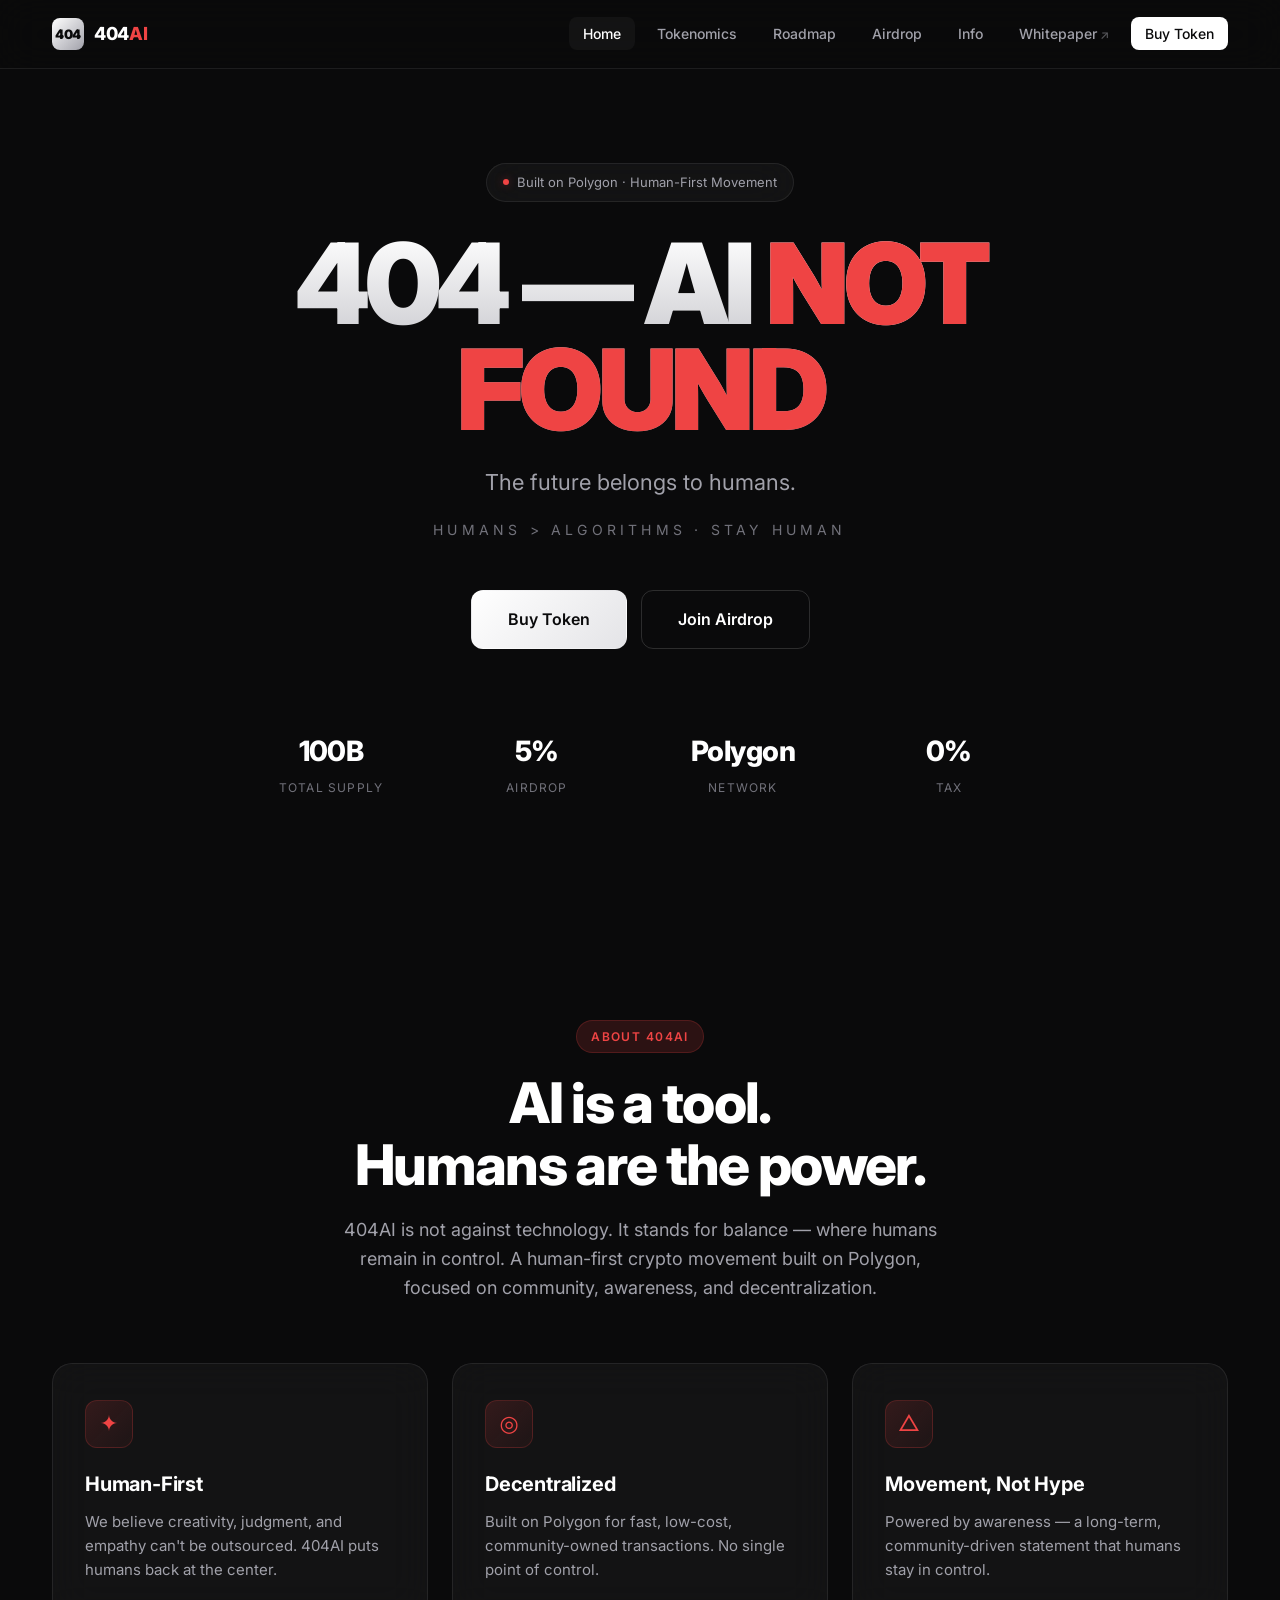
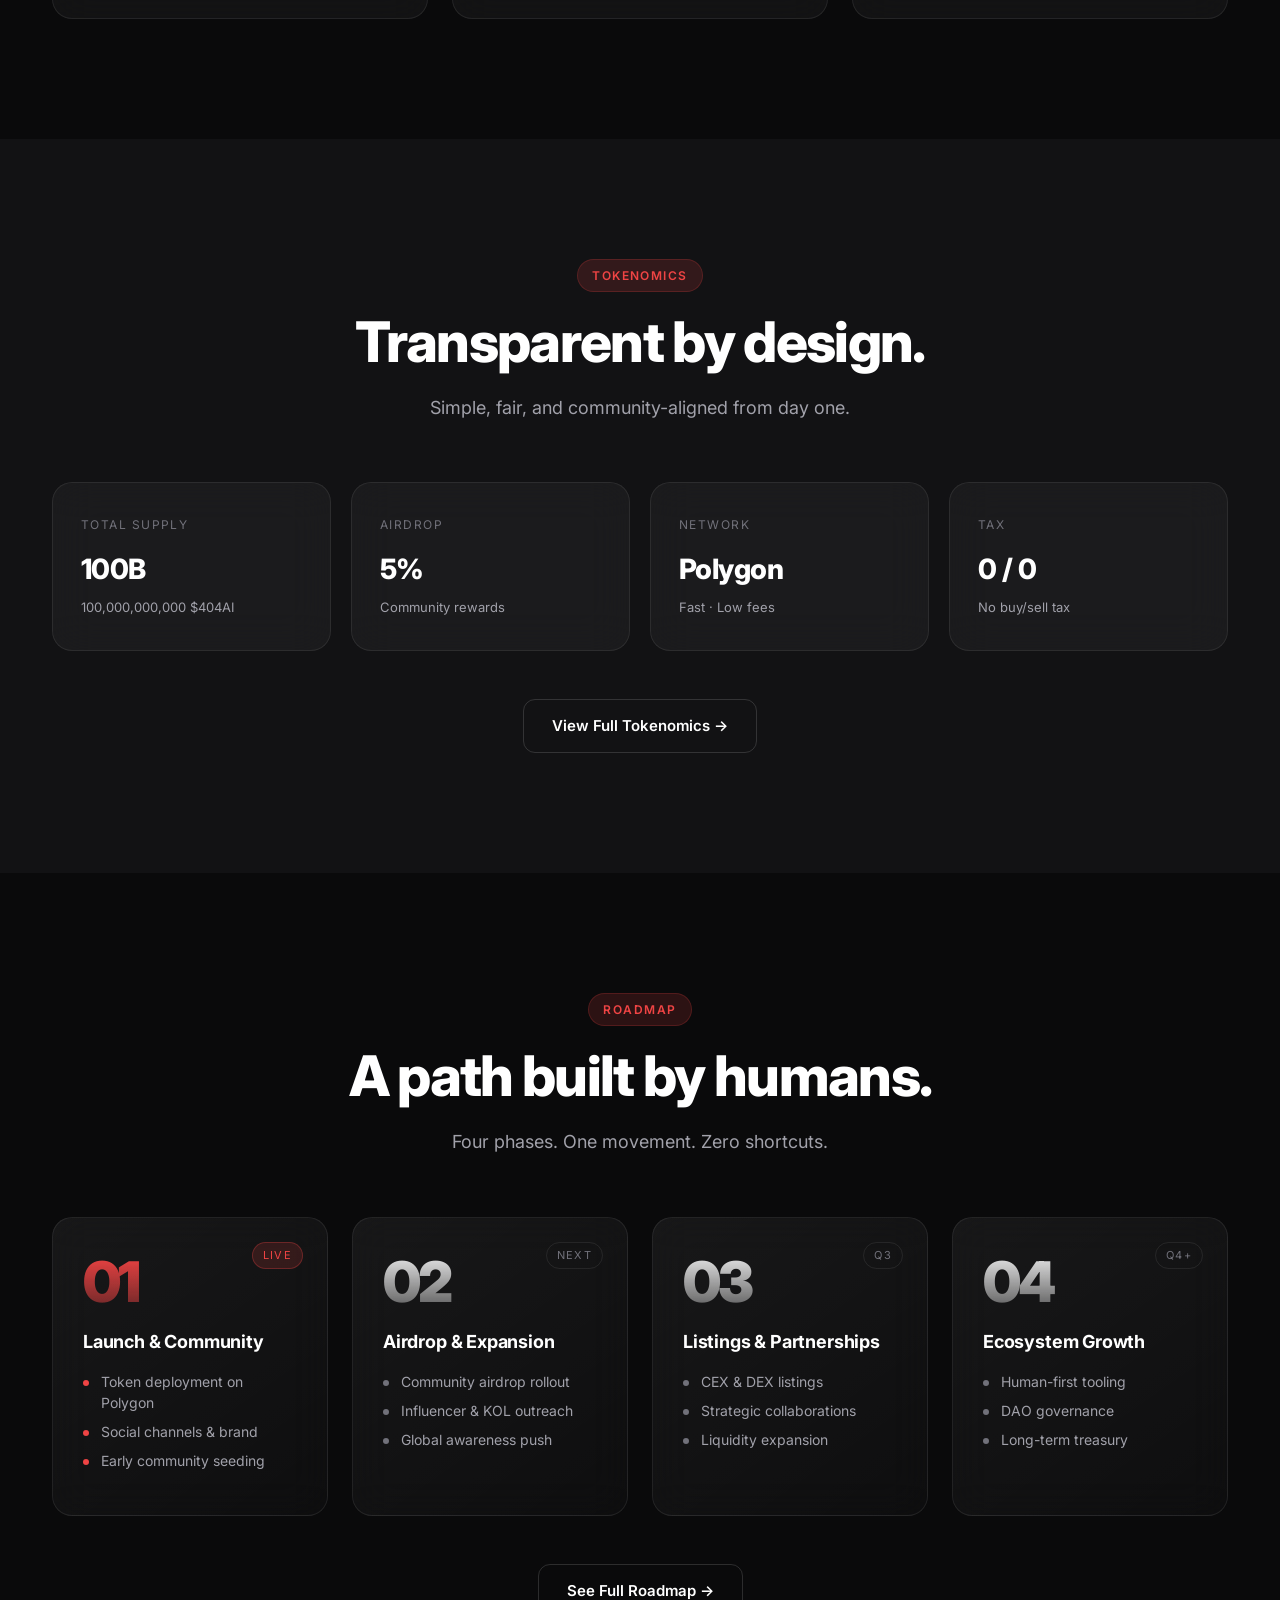
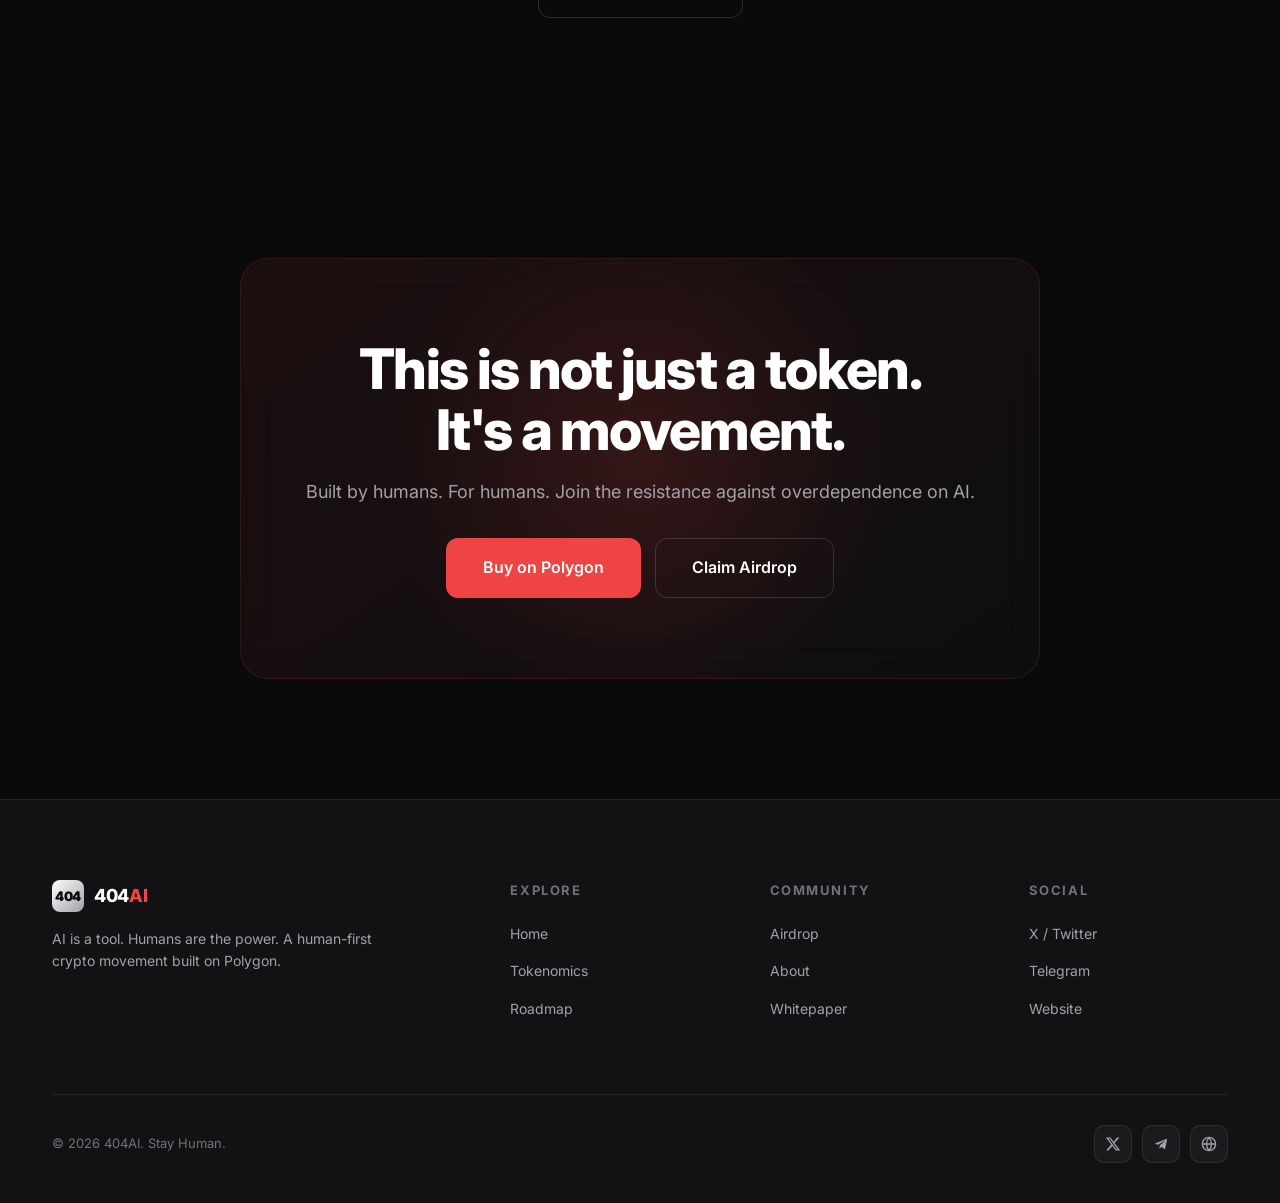
==== commit e5ff6e2b: "Update index.html" ====
--- a/index.html
+++ b/index.html
@@ -238,8 +238,8 @@
         <div class="footer-col">
           <h4>Social</h4>
           <ul>
-            <li><a href="https://x.com/404ai" data-external>X / Twitter</a></li>
-            <li><a href="https://t.me/404ai" data-external>Telegram</a></li>
+            <li><a href="https://x.com/0xFars_" data-external>X / Twitter</a></li>
+            <li><a href="https://t.me/404notai" data-external>Telegram</a></li>
             <li><a href="#" data-external>Website</a></li>
           </ul>
         </div>
@@ -248,10 +248,10 @@
       <div class="footer-bottom">
         <p>© 2026 404AI. Stay Human.</p>
         <div class="social-icons">
-          <a href="https://x.com/404ai" data-external aria-label="X">
+          <a href="https://x.com/0xFars_" data-external aria-label="X">
             <svg viewBox="0 0 24 24" fill="currentColor"><path d="M18.244 2.25h3.308l-7.227 8.26 8.502 11.24H16.17l-5.214-6.817L4.99 21.75H1.68l7.73-8.835L1.254 2.25H8.08l4.713 6.231zm-1.161 17.52h1.833L7.084 4.126H5.117z"/></svg>
           </a>
-          <a href="https://t.me/404ai" data-external aria-label="Telegram">
+          <a href="https://t.me/404notai" data-external aria-label="Telegram">
             <svg viewBox="0 0 24 24" fill="currentColor"><path d="M9.78 18.65l.28-4.23 7.68-6.92c.34-.31-.07-.46-.52-.19L7.74 13.3 3.64 12c-.88-.25-.89-.86.2-1.3l15.97-6.16c.73-.33 1.43.18 1.15 1.3l-2.72 12.81c-.19.91-.74 1.13-1.5.71L12.6 16.3l-1.99 1.93c-.23.23-.42.42-.83.42z"/></svg>
           </a>
           <a href="#" data-external aria-label="Website">
--- a/style.css
+++ b/style.css
@@ -0,0 +1,1476 @@
+/* =========================================================
+   404AI — Human Movement | Global Styles
+   ========================================================= */
+
+@import url('https://fonts.googleapis.com/css2?family=Inter:wght@400;500;600;700;800;900&display=swap');
+
+:root {
+  --bg-primary: #0A0A0B;
+  --bg-secondary: #121214;
+  --bg-tertiary: #18181B;
+  --surface-glass: rgba(255, 255, 255, 0.04);
+  --surface-glass-hover: rgba(255, 255, 255, 0.07);
+  --border-glass: rgba(255, 255, 255, 0.08);
+  --border-glass-strong: rgba(255, 255, 255, 0.14);
+  --text-primary: #FFFFFF;
+  --text-secondary: #A1A1AA;
+  --text-tertiary: #71717A;
+  --accent-red: #EF4444;
+  --accent-red-soft: rgba(239, 68, 68, 0.15);
+  --accent-red-glow: rgba(239, 68, 68, 0.35);
+  --radius-sm: 8px;
+  --radius-md: 12px;
+  --radius-lg: 20px;
+  --radius-xl: 28px;
+  --transition-smooth: 0.3s cubic-bezier(0.4, 0, 0.2, 1);
+  --transition-slow: 0.6s cubic-bezier(0.4, 0, 0.2, 1);
+}
+
+* {
+  margin: 0;
+  padding: 0;
+  box-sizing: border-box;
+}
+
+html {
+  scroll-behavior: smooth;
+}
+
+body {
+  font-family: 'Inter', system-ui, -apple-system, sans-serif;
+  background-color: var(--bg-primary);
+  color: var(--text-primary);
+  line-height: 1.6;
+  overflow-x: hidden;
+  -webkit-font-smoothing: antialiased;
+  -moz-osx-font-smoothing: grayscale;
+}
+
+a {
+  color: inherit;
+  text-decoration: none;
+  transition: color var(--transition-smooth);
+}
+
+img {
+  max-width: 100%;
+  display: block;
+}
+
+/* =========================================================
+   NAVBAR
+   ========================================================= */
+.navbar {
+  position: fixed;
+  top: 0;
+  left: 0;
+  right: 0;
+  z-index: 100;
+  padding: 18px 0;
+  background: rgba(10, 10, 11, 0.6);
+  backdrop-filter: blur(20px);
+  -webkit-backdrop-filter: blur(20px);
+  border-bottom: 1px solid var(--border-glass);
+  transition: background var(--transition-smooth);
+}
+
+.nav-container {
+  max-width: 1240px;
+  margin: 0 auto;
+  padding: 0 32px;
+  display: flex;
+  justify-content: space-between;
+  align-items: center;
+}
+
+.nav-brand {
+  display: flex;
+  align-items: center;
+  gap: 10px;
+  font-weight: 800;
+  font-size: 18px;
+  letter-spacing: -0.02em;
+}
+
+.nav-brand .brand-mark {
+  display: inline-flex;
+  align-items: center;
+  justify-content: center;
+  width: 32px;
+  height: 32px;
+  background: linear-gradient(135deg, #fff 0%, #a1a1aa 100%);
+  color: #0A0A0B;
+  border-radius: 8px;
+  font-size: 13px;
+  font-weight: 900;
+  letter-spacing: -0.05em;
+}
+
+.nav-brand .brand-text {
+  color: var(--text-primary);
+}
+
+.nav-brand .brand-text span {
+  color: var(--accent-red);
+}
+
+.nav-menu {
+  display: flex;
+  align-items: center;
+  gap: 8px;
+  list-style: none;
+}
+
+.nav-menu a {
+  padding: 8px 14px;
+  font-size: 14px;
+  font-weight: 500;
+  color: var(--text-secondary);
+  border-radius: var(--radius-sm);
+  transition: all var(--transition-smooth);
+}
+
+.nav-menu a:hover,
+.nav-menu a.active {
+  color: var(--text-primary);
+  background: var(--surface-glass);
+}
+
+.nav-menu .whitepaper-link::after {
+  content: ' ↗';
+  opacity: 0.5;
+  font-size: 12px;
+}
+
+.nav-cta {
+  padding: 10px 20px;
+  background: var(--text-primary);
+  color: var(--bg-primary) !important;
+  border-radius: var(--radius-md);
+  font-weight: 600;
+  font-size: 14px;
+  transition: all var(--transition-smooth);
+}
+
+.nav-cta:hover {
+  transform: translateY(-1px);
+  box-shadow: 0 8px 24px rgba(255, 255, 255, 0.15);
+  background: #f4f4f5 !important;
+}
+
+.nav-toggle {
+  display: none;
+  background: none;
+  border: none;
+  color: var(--text-primary);
+  font-size: 24px;
+  cursor: pointer;
+}
+
+/* =========================================================
+   LAYOUT HELPERS
+   ========================================================= */
+.container {
+  max-width: 1240px;
+  margin: 0 auto;
+  padding: 0 32px;
+}
+
+.container-narrow {
+  max-width: 900px;
+  margin: 0 auto;
+  padding: 0 32px;
+}
+
+section {
+  padding: 120px 0;
+  position: relative;
+}
+
+.section-label {
+  display: inline-block;
+  padding: 6px 14px;
+  font-size: 12px;
+  font-weight: 600;
+  letter-spacing: 0.12em;
+  text-transform: uppercase;
+  color: var(--accent-red);
+  background: var(--accent-red-soft);
+  border: 1px solid rgba(239, 68, 68, 0.2);
+  border-radius: 100px;
+  margin-bottom: 20px;
+}
+
+.section-title {
+  font-size: clamp(36px, 5vw, 56px);
+  font-weight: 800;
+  letter-spacing: -0.03em;
+  line-height: 1.1;
+  margin-bottom: 20px;
+}
+
+.section-subtitle {
+  font-size: 18px;
+  color: var(--text-secondary);
+  max-width: 600px;
+  margin-bottom: 60px;
+}
+
+.text-center {
+  text-align: center;
+}
+
+.text-center .section-subtitle {
+  margin-left: auto;
+  margin-right: auto;
+}
+
+.accent {
+  color: var(--accent-red);
+}
+
+/* =========================================================
+   BUTTONS
+   ========================================================= */
+.btn {
+  display: inline-flex;
+  align-items: center;
+  justify-content: center;
+  gap: 8px;
+  padding: 14px 28px;
+  font-size: 15px;
+  font-weight: 600;
+  border-radius: var(--radius-md);
+  border: 1px solid transparent;
+  cursor: pointer;
+  transition: all var(--transition-smooth);
+  font-family: inherit;
+  text-align: center;
+  position: relative;
+  overflow: hidden;
+}
+
+.btn-primary {
+  background: linear-gradient(135deg, #ffffff 0%, #e4e4e7 100%);
+  color: var(--bg-primary);
+}
+
+.btn-primary:hover {
+  transform: translateY(-2px);
+  box-shadow: 0 12px 32px rgba(255, 255, 255, 0.15);
+}
+
+.btn-secondary {
+  background: transparent;
+  color: var(--text-primary);
+  border-color: var(--border-glass-strong);
+}
+
+.btn-secondary:hover {
+  background: var(--surface-glass);
+  border-color: rgba(255, 255, 255, 0.25);
+  transform: translateY(-2px);
+}
+
+.btn-accent {
+  background: var(--accent-red);
+  color: #fff;
+  box-shadow: 0 0 0 rgba(239, 68, 68, 0);
+}
+
+.btn-accent:hover {
+  transform: translateY(-2px);
+  box-shadow: 0 12px 32px var(--accent-red-glow);
+  background: #f05454;
+}
+
+.btn-lg {
+  padding: 16px 36px;
+  font-size: 16px;
+}
+
+/* =========================================================
+   HERO SECTION
+   ========================================================= */
+.hero {
+  min-height: 100vh;
+  padding: 160px 0 100px;
+  position: relative;
+  overflow: hidden;
+  display: flex;
+  align-items: center;
+}
+
+.hero-bg {
+  position: absolute;
+  inset: 0;
+  z-index: 0;
+  background-image: url('https://mgx-backend-cdn.metadl.com/generate/images/977186/2026-04-24/nhirg5aaaflq/hero-bg-abstract.png');
+  background-size: cover;
+  background-position: center;
+  opacity: 0.55;
+}
+
+.hero-bg::after {
+  content: '';
+  position: absolute;
+  inset: 0;
+  background: radial-gradient(ellipse at center, transparent 0%, var(--bg-primary) 80%);
+}
+
+.hero-content {
+  position: relative;
+  z-index: 2;
+  text-align: center;
+  max-width: 900px;
+  margin: 0 auto;
+}
+
+.hero-badge {
+  display: inline-flex;
+  align-items: center;
+  gap: 8px;
+  padding: 8px 16px;
+  background: var(--surface-glass);
+  border: 1px solid var(--border-glass);
+  border-radius: 100px;
+  font-size: 13px;
+  color: var(--text-secondary);
+  margin-bottom: 28px;
+  backdrop-filter: blur(20px);
+}
+
+.hero-badge .dot {
+  width: 6px;
+  height: 6px;
+  background: var(--accent-red);
+  border-radius: 50%;
+  box-shadow: 0 0 8px var(--accent-red-glow);
+  animation: pulse 2s ease-in-out infinite;
+}
+
+.hero h1 {
+  font-size: clamp(48px, 9vw, 112px);
+  font-weight: 900;
+  letter-spacing: -0.05em;
+  line-height: 0.95;
+  margin-bottom: 24px;
+  background: linear-gradient(180deg, #ffffff 0%, #a1a1aa 100%);
+  -webkit-background-clip: text;
+  -webkit-text-fill-color: transparent;
+  background-clip: text;
+}
+
+.hero h1 .glitch {
+  color: var(--accent-red);
+  -webkit-text-fill-color: var(--accent-red);
+}
+
+.hero-subtitle {
+  font-size: clamp(18px, 2vw, 22px);
+  color: var(--text-secondary);
+  max-width: 600px;
+  margin: 0 auto 20px;
+  line-height: 1.5;
+}
+
+.hero-tagline {
+  font-size: 14px;
+  letter-spacing: 0.3em;
+  text-transform: uppercase;
+  color: var(--text-tertiary);
+  margin-bottom: 48px;
+}
+
+.hero-actions {
+  display: flex;
+  gap: 14px;
+  justify-content: center;
+  flex-wrap: wrap;
+}
+
+.hero-stats {
+  margin-top: 80px;
+  display: grid;
+  grid-template-columns: repeat(4, 1fr);
+  gap: 24px;
+  max-width: 800px;
+  margin-left: auto;
+  margin-right: auto;
+}
+
+.hero-stat {
+  text-align: center;
+}
+
+.hero-stat .value {
+  font-size: 28px;
+  font-weight: 800;
+  letter-spacing: -0.02em;
+}
+
+.hero-stat .label {
+  font-size: 12px;
+  color: var(--text-tertiary);
+  letter-spacing: 0.1em;
+  text-transform: uppercase;
+  margin-top: 4px;
+}
+
+@keyframes pulse {
+  0%, 100% { opacity: 1; transform: scale(1); }
+  50% { opacity: 0.6; transform: scale(1.2); }
+}
+
+/* =========================================================
+   ABOUT SECTION
+   ========================================================= */
+.about-grid {
+  display: grid;
+  grid-template-columns: repeat(3, 1fr);
+  gap: 24px;
+  margin-top: 60px;
+}
+
+.about-card {
+  padding: 36px 32px;
+  background: var(--surface-glass);
+  border: 1px solid var(--border-glass);
+  border-radius: var(--radius-lg);
+  backdrop-filter: blur(20px);
+  transition: all var(--transition-smooth);
+}
+
+.about-card:hover {
+  background: var(--surface-glass-hover);
+  border-color: var(--border-glass-strong);
+  transform: translateY(-4px);
+}
+
+.about-card .icon {
+  width: 48px;
+  height: 48px;
+  display: flex;
+  align-items: center;
+  justify-content: center;
+  background: linear-gradient(135deg, rgba(239, 68, 68, 0.15), rgba(239, 68, 68, 0.05));
+  border: 1px solid rgba(239, 68, 68, 0.2);
+  border-radius: var(--radius-md);
+  color: var(--accent-red);
+  margin-bottom: 20px;
+  font-size: 22px;
+}
+
+.about-card h3 {
+  font-size: 20px;
+  font-weight: 700;
+  margin-bottom: 10px;
+  letter-spacing: -0.01em;
+}
+
+.about-card p {
+  font-size: 15px;
+  color: var(--text-secondary);
+  line-height: 1.6;
+}
+
+/* =========================================================
+   TOKENOMICS SECTION
+   ========================================================= */
+.tokenomics-grid {
+  display: grid;
+  grid-template-columns: repeat(4, 1fr);
+  gap: 20px;
+  margin-top: 60px;
+}
+
+.token-card {
+  padding: 32px 28px;
+  background: var(--surface-glass);
+  border: 1px solid var(--border-glass);
+  border-radius: var(--radius-lg);
+  backdrop-filter: blur(20px);
+  transition: all var(--transition-smooth);
+  position: relative;
+  overflow: hidden;
+}
+
+.token-card::before {
+  content: '';
+  position: absolute;
+  top: 0;
+  left: 0;
+  right: 0;
+  height: 1px;
+  background: linear-gradient(90deg, transparent, var(--accent-red), transparent);
+  opacity: 0;
+  transition: opacity var(--transition-smooth);
+}
+
+.token-card:hover::before {
+  opacity: 1;
+}
+
+.token-card:hover {
+  transform: translateY(-6px);
+  border-color: var(--border-glass-strong);
+}
+
+.token-card .label {
+  font-size: 12px;
+  letter-spacing: 0.12em;
+  text-transform: uppercase;
+  color: var(--text-tertiary);
+  margin-bottom: 12px;
+}
+
+.token-card .value {
+  font-size: 28px;
+  font-weight: 800;
+  letter-spacing: -0.02em;
+  margin-bottom: 6px;
+}
+
+.token-card .sub {
+  font-size: 13px;
+  color: var(--text-secondary);
+}
+
+/* Tokenomics page — allocation bars */
+.allocation-chart {
+  display: grid;
+  grid-template-columns: 1fr 1fr;
+  gap: 60px;
+  align-items: center;
+  margin-top: 40px;
+}
+
+.pie-wrap {
+  display: flex;
+  justify-content: center;
+  align-items: center;
+  position: relative;
+}
+
+.pie {
+  width: 320px;
+  height: 320px;
+  border-radius: 50%;
+  background: conic-gradient(
+    #ef4444 0 5%,
+    #ffffff 5% 40%,
+    #a1a1aa 40% 65%,
+    #71717a 65% 85%,
+    #3f3f46 85% 100%
+  );
+  position: relative;
+  box-shadow: 0 0 80px rgba(239, 68, 68, 0.2);
+  animation: float 4s ease-in-out infinite;
+}
+
+.pie::after {
+  content: '';
+  position: absolute;
+  inset: 60px;
+  background: var(--bg-primary);
+  border-radius: 50%;
+  border: 1px solid var(--border-glass);
+}
+
+.pie-center {
+  position: absolute;
+  top: 50%;
+  left: 50%;
+  transform: translate(-50%, -50%);
+  text-align: center;
+  z-index: 2;
+}
+
+.pie-center .t {
+  font-size: 12px;
+  letter-spacing: 0.15em;
+  color: var(--text-tertiary);
+  text-transform: uppercase;
+}
+
+.pie-center .v {
+  font-size: 24px;
+  font-weight: 800;
+  margin-top: 4px;
+}
+
+.allocation-list {
+  display: flex;
+  flex-direction: column;
+  gap: 20px;
+}
+
+.allocation-item {
+  padding: 20px 24px;
+  background: var(--surface-glass);
+  border: 1px solid var(--border-glass);
+  border-radius: var(--radius-md);
+  backdrop-filter: blur(20px);
+}
+
+.allocation-item-head {
+  display: flex;
+  justify-content: space-between;
+  align-items: center;
+  margin-bottom: 12px;
+}
+
+.allocation-item-head .name {
+  display: flex;
+  align-items: center;
+  gap: 10px;
+  font-weight: 600;
+  font-size: 15px;
+}
+
+.allocation-item-head .swatch {
+  width: 12px;
+  height: 12px;
+  border-radius: 3px;
+}
+
+.allocation-item-head .pct {
+  font-size: 15px;
+  font-weight: 700;
+}
+
+.progress-bar {
+  height: 6px;
+  background: rgba(255, 255, 255, 0.06);
+  border-radius: 100px;
+  overflow: hidden;
+}
+
+.progress-fill {
+  height: 100%;
+  border-radius: 100px;
+  transition: width 1.2s cubic-bezier(0.4, 0, 0.2, 1);
+}
+
+/* =========================================================
+   ROADMAP — 3D Floating Cards
+   ========================================================= */
+.roadmap-grid {
+  display: grid;
+  grid-template-columns: repeat(4, 1fr);
+  gap: 24px;
+  margin-top: 60px;
+  perspective: 1500px;
+}
+
+.phase-card {
+  padding: 36px 30px;
+  background: linear-gradient(145deg, rgba(255, 255, 255, 0.06), rgba(255, 255, 255, 0.02));
+  border: 1px solid var(--border-glass);
+  border-radius: var(--radius-lg);
+  backdrop-filter: blur(20px);
+  transition: transform 0.5s cubic-bezier(0.22, 1, 0.36, 1), box-shadow var(--transition-smooth);
+  transform-style: preserve-3d;
+  position: relative;
+  animation: floatY 6s ease-in-out infinite;
+}
+
+.phase-card:nth-child(2) { animation-delay: -1.5s; }
+.phase-card:nth-child(3) { animation-delay: -3s; }
+.phase-card:nth-child(4) { animation-delay: -4.5s; }
+
+.phase-card:hover {
+  box-shadow: 0 24px 64px rgba(0, 0, 0, 0.5), 0 0 40px rgba(239, 68, 68, 0.12);
+}
+
+.phase-card .phase-num {
+  font-family: 'Inter', sans-serif;
+  font-size: 56px;
+  font-weight: 900;
+  letter-spacing: -0.05em;
+  background: linear-gradient(180deg, rgba(255, 255, 255, 0.9), rgba(255, 255, 255, 0.3));
+  -webkit-background-clip: text;
+  -webkit-text-fill-color: transparent;
+  line-height: 1;
+  margin-bottom: 18px;
+  display: block;
+}
+
+.phase-card.active .phase-num {
+  background: linear-gradient(180deg, #ef4444, rgba(239, 68, 68, 0.4));
+  -webkit-background-clip: text;
+  -webkit-text-fill-color: transparent;
+}
+
+.phase-card h3 {
+  font-size: 18px;
+  font-weight: 700;
+  margin-bottom: 14px;
+  letter-spacing: -0.01em;
+}
+
+.phase-card ul {
+  list-style: none;
+  padding: 0;
+}
+
+.phase-card ul li {
+  position: relative;
+  padding-left: 18px;
+  font-size: 14px;
+  color: var(--text-secondary);
+  margin-bottom: 8px;
+  line-height: 1.5;
+}
+
+.phase-card ul li::before {
+  content: '';
+  position: absolute;
+  left: 0;
+  top: 9px;
+  width: 6px;
+  height: 6px;
+  background: var(--text-tertiary);
+  border-radius: 50%;
+}
+
+.phase-card.active ul li::before {
+  background: var(--accent-red);
+}
+
+.phase-status {
+  position: absolute;
+  top: 24px;
+  right: 24px;
+  font-size: 11px;
+  letter-spacing: 0.12em;
+  text-transform: uppercase;
+  padding: 4px 10px;
+  border-radius: 100px;
+  border: 1px solid var(--border-glass);
+  color: var(--text-tertiary);
+}
+
+.phase-card.active .phase-status {
+  color: var(--accent-red);
+  border-color: rgba(239, 68, 68, 0.3);
+  background: var(--accent-red-soft);
+}
+
+@keyframes floatY {
+  0%, 100% { transform: translateY(0); }
+  50% { transform: translateY(-10px); }
+}
+
+/* Roadmap page — timeline layout */
+.roadmap-timeline {
+  position: relative;
+  padding: 60px 0;
+  max-width: 1000px;
+  margin: 0 auto;
+}
+
+.roadmap-timeline::before {
+  content: '';
+  position: absolute;
+  left: 50%;
+  top: 0;
+  bottom: 0;
+  width: 1px;
+  background: linear-gradient(180deg, transparent, var(--border-glass-strong) 10%, var(--border-glass-strong) 90%, transparent);
+  transform: translateX(-50%);
+}
+
+.timeline-phase {
+  display: grid;
+  grid-template-columns: 1fr 80px 1fr;
+  gap: 0;
+  margin-bottom: 80px;
+  align-items: center;
+}
+
+.timeline-phase:nth-child(even) .timeline-card {
+  grid-column: 3;
+}
+
+.timeline-phase:nth-child(odd) .timeline-card {
+  grid-column: 1;
+}
+
+.timeline-dot {
+  grid-column: 2;
+  width: 20px;
+  height: 20px;
+  background: var(--bg-primary);
+  border: 2px solid var(--text-primary);
+  border-radius: 50%;
+  margin: 0 auto;
+  position: relative;
+  box-shadow: 0 0 0 6px rgba(255, 255, 255, 0.04);
+}
+
+.timeline-phase.active .timeline-dot {
+  background: var(--accent-red);
+  border-color: var(--accent-red);
+  box-shadow: 0 0 0 6px var(--accent-red-soft), 0 0 24px var(--accent-red-glow);
+}
+
+.timeline-card {
+  padding: 32px;
+  background: var(--surface-glass);
+  border: 1px solid var(--border-glass);
+  border-radius: var(--radius-lg);
+  backdrop-filter: blur(20px);
+  transition: transform var(--transition-smooth);
+  transform-style: preserve-3d;
+  animation: floatY 7s ease-in-out infinite;
+}
+
+.timeline-card:hover {
+  transform: translateY(-6px);
+}
+
+/* =========================================================
+   AIRDROP PAGE
+   ========================================================= */
+.airdrop-hero {
+  padding: 180px 0 80px;
+  text-align: center;
+  position: relative;
+}
+
+.airdrop-counter {
+  display: inline-flex;
+  gap: 24px;
+  margin: 40px 0;
+  padding: 20px 32px;
+  background: var(--surface-glass);
+  border: 1px solid var(--border-glass);
+  border-radius: var(--radius-lg);
+  backdrop-filter: blur(20px);
+}
+
+.counter-item {
+  text-align: center;
+}
+
+.counter-item .num {
+  font-size: 32px;
+  font-weight: 800;
+  letter-spacing: -0.02em;
+  font-variant-numeric: tabular-nums;
+}
+
+.counter-item .lbl {
+  font-size: 11px;
+  letter-spacing: 0.12em;
+  color: var(--text-tertiary);
+  text-transform: uppercase;
+  margin-top: 2px;
+}
+
+.counter-sep {
+  width: 1px;
+  background: var(--border-glass);
+}
+
+.tasks-grid {
+  display: grid;
+  grid-template-columns: repeat(3, 1fr);
+  gap: 24px;
+  margin: 40px 0;
+}
+
+.task-card {
+  padding: 32px 28px;
+  background: var(--surface-glass);
+  border: 1px solid var(--border-glass);
+  border-radius: var(--radius-lg);
+  backdrop-filter: blur(20px);
+  transition: all var(--transition-smooth);
+  text-align: left;
+  position: relative;
+}
+
+.task-card:hover {
+  background: var(--surface-glass-hover);
+  transform: translateY(-4px);
+  border-color: var(--border-glass-strong);
+}
+
+.task-card .task-num {
+  display: inline-flex;
+  align-items: center;
+  justify-content: center;
+  width: 40px;
+  height: 40px;
+  background: rgba(239, 68, 68, 0.1);
+  color: var(--accent-red);
+  border: 1px solid rgba(239, 68, 68, 0.2);
+  border-radius: var(--radius-md);
+  font-weight: 700;
+  margin-bottom: 20px;
+}
+
+.task-card h3 {
+  font-size: 20px;
+  font-weight: 700;
+  margin-bottom: 8px;
+}
+
+.task-card p {
+  font-size: 14px;
+  color: var(--text-secondary);
+  margin-bottom: 20px;
+}
+
+.task-card .task-btn {
+  display: inline-flex;
+  align-items: center;
+  gap: 6px;
+  padding: 10px 18px;
+  background: var(--bg-tertiary);
+  border: 1px solid var(--border-glass);
+  border-radius: var(--radius-md);
+  font-size: 13px;
+  font-weight: 600;
+  color: var(--text-primary);
+  cursor: pointer;
+  transition: all var(--transition-smooth);
+  text-decoration: none;
+}
+
+.task-card .task-btn:hover {
+  background: var(--text-primary);
+  color: var(--bg-primary);
+}
+
+.task-card .task-reward {
+  position: absolute;
+  top: 24px;
+  right: 24px;
+  font-size: 12px;
+  color: var(--accent-red);
+  font-weight: 600;
+}
+
+/* =========================================================
+   INFO — VISION / MISSION
+   ========================================================= */
+.vm-grid {
+  display: grid;
+  grid-template-columns: 1fr 1fr;
+  gap: 32px;
+  margin-top: 60px;
+}
+
+.vm-card {
+  padding: 48px 40px;
+  background: var(--surface-glass);
+  border: 1px solid var(--border-glass);
+  border-radius: var(--radius-xl);
+  backdrop-filter: blur(20px);
+  position: relative;
+  overflow: hidden;
+}
+
+.vm-card::before {
+  content: '';
+  position: absolute;
+  top: -50%;
+  right: -20%;
+  width: 400px;
+  height: 400px;
+  background: radial-gradient(circle, var(--accent-red-soft), transparent 70%);
+  opacity: 0.6;
+  pointer-events: none;
+}
+
+.vm-card h3 {
+  font-size: 14px;
+  letter-spacing: 0.15em;
+  text-transform: uppercase;
+  color: var(--accent-red);
+  margin-bottom: 16px;
+}
+
+.vm-card h2 {
+  font-size: 32px;
+  font-weight: 800;
+  letter-spacing: -0.02em;
+  margin-bottom: 16px;
+  line-height: 1.2;
+}
+
+.vm-card p,
+.vm-card li {
+  font-size: 16px;
+  color: var(--text-secondary);
+  line-height: 1.7;
+}
+
+.vm-card ul {
+  list-style: none;
+  padding: 0;
+  margin-top: 12px;
+}
+
+.vm-card ul li {
+  padding-left: 24px;
+  position: relative;
+  margin-bottom: 10px;
+}
+
+.vm-card ul li::before {
+  content: '';
+  position: absolute;
+  left: 0;
+  top: 12px;
+  width: 10px;
+  height: 1px;
+  background: var(--accent-red);
+}
+
+/* =========================================================
+   TEAM
+   ========================================================= */
+.team-grid {
+  display: grid;
+  grid-template-columns: repeat(4, 1fr);
+  gap: 24px;
+  margin-top: 60px;
+}
+
+.team-card {
+  background: var(--surface-glass);
+  border: 1px solid var(--border-glass);
+  border-radius: var(--radius-lg);
+  overflow: hidden;
+  transition: all var(--transition-smooth);
+}
+
+.team-card:hover {
+  transform: translateY(-6px);
+  border-color: var(--border-glass-strong);
+}
+
+.team-img {
+  aspect-ratio: 1;
+  width: 100%;
+  object-fit: cover;
+  filter: grayscale(30%);
+  transition: filter var(--transition-smooth);
+}
+
+.team-card:hover .team-img {
+  filter: grayscale(0);
+}
+
+.team-info {
+  padding: 24px;
+}
+
+.team-info h4 {
+  font-size: 18px;
+  font-weight: 700;
+  margin-bottom: 4px;
+}
+
+.team-info .role {
+  font-size: 13px;
+  color: var(--accent-red);
+  margin-bottom: 16px;
+  letter-spacing: 0.05em;
+}
+
+.team-socials {
+  display: flex;
+  gap: 10px;
+}
+
+.team-socials a {
+  display: inline-flex;
+  align-items: center;
+  justify-content: center;
+  width: 34px;
+  height: 34px;
+  background: var(--bg-tertiary);
+  border: 1px solid var(--border-glass);
+  border-radius: 8px;
+  color: var(--text-secondary);
+  transition: all var(--transition-smooth);
+}
+
+.team-socials a:hover {
+  background: var(--text-primary);
+  color: var(--bg-primary);
+  transform: translateY(-2px);
+}
+
+.team-socials svg {
+  width: 14px;
+  height: 14px;
+}
+
+/* =========================================================
+   PARTNERS CAROUSEL — 3D Rotating
+   ========================================================= */
+.partners-section {
+  overflow: hidden;
+  padding: 100px 0;
+}
+
+.partners-viewport {
+  overflow: hidden;
+  padding: 40px 0;
+  position: relative;
+  mask-image: linear-gradient(90deg, transparent, #000 15%, #000 85%, transparent);
+  -webkit-mask-image: linear-gradient(90deg, transparent, #000 15%, #000 85%, transparent);
+  perspective: 1200px;
+}
+
+.partners-track {
+  display: flex;
+  gap: 32px;
+  width: max-content;
+  animation: scrollX 40s linear infinite;
+}
+
+.partner-card {
+  flex-shrink: 0;
+  width: 280px;
+  height: 160px;
+  background: linear-gradient(145deg, rgba(255, 255, 255, 0.05), rgba(255, 255, 255, 0.01));
+  border: 1px solid var(--border-glass);
+  border-radius: var(--radius-lg);
+  display: flex;
+  flex-direction: column;
+  align-items: center;
+  justify-content: center;
+  gap: 12px;
+  padding: 24px;
+  backdrop-filter: blur(20px);
+  transition: transform var(--transition-smooth);
+  transform-style: preserve-3d;
+}
+
+.partner-card:hover {
+  transform: rotateY(8deg) translateZ(20px);
+  border-color: var(--border-glass-strong);
+}
+
+.partner-card img {
+  height: 60px;
+  width: auto;
+  object-fit: contain;
+  opacity: 0.85;
+  transition: opacity var(--transition-smooth);
+}
+
+.partner-card:hover img {
+  opacity: 1;
+}
+
+.partner-card .partner-name {
+  font-size: 13px;
+  color: var(--text-secondary);
+  letter-spacing: 0.1em;
+  text-transform: uppercase;
+}
+
+@keyframes scrollX {
+  0% { transform: translateX(0); }
+  100% { transform: translateX(-50%); }
+}
+
+/* =========================================================
+   CTA SECTION
+   ========================================================= */
+.cta-section {
+  padding: 120px 0;
+  text-align: center;
+  position: relative;
+  overflow: hidden;
+}
+
+.cta-wrap {
+  max-width: 800px;
+  margin: 0 auto;
+  padding: 80px 40px;
+  background: linear-gradient(145deg, rgba(239, 68, 68, 0.08), rgba(255, 255, 255, 0.02));
+  border: 1px solid rgba(239, 68, 68, 0.15);
+  border-radius: var(--radius-xl);
+  backdrop-filter: blur(20px);
+  position: relative;
+  overflow: hidden;
+}
+
+.cta-wrap::before {
+  content: '';
+  position: absolute;
+  top: -100px;
+  left: 50%;
+  width: 600px;
+  height: 600px;
+  background: radial-gradient(circle, var(--accent-red-soft), transparent 60%);
+  transform: translateX(-50%);
+  pointer-events: none;
+}
+
+.cta-wrap h2 {
+  position: relative;
+  font-size: clamp(32px, 5vw, 56px);
+  font-weight: 800;
+  letter-spacing: -0.03em;
+  line-height: 1.1;
+  margin-bottom: 16px;
+}
+
+.cta-wrap p {
+  position: relative;
+  font-size: 18px;
+  color: var(--text-secondary);
+  margin-bottom: 32px;
+}
+
+.cta-wrap .hero-actions {
+  position: relative;
+}
+
+/* =========================================================
+   FOOTER
+   ========================================================= */
+.footer {
+  padding: 80px 0 40px;
+  border-top: 1px solid var(--border-glass);
+  background: var(--bg-secondary);
+}
+
+.footer-grid {
+  display: grid;
+  grid-template-columns: 2fr 1fr 1fr 1fr;
+  gap: 60px;
+  margin-bottom: 60px;
+}
+
+.footer-brand .nav-brand {
+  margin-bottom: 16px;
+}
+
+.footer-brand p {
+  font-size: 14px;
+  color: var(--text-secondary);
+  max-width: 320px;
+  line-height: 1.6;
+}
+
+.footer-col h4 {
+  font-size: 13px;
+  letter-spacing: 0.12em;
+  text-transform: uppercase;
+  color: var(--text-tertiary);
+  margin-bottom: 20px;
+}
+
+.footer-col ul {
+  list-style: none;
+  padding: 0;
+}
+
+.footer-col ul li {
+  margin-bottom: 12px;
+}
+
+.footer-col ul li a {
+  font-size: 14px;
+  color: var(--text-secondary);
+  transition: color var(--transition-smooth);
+}
+
+.footer-col ul li a:hover {
+  color: var(--text-primary);
+}
+
+.footer-bottom {
+  padding-top: 30px;
+  border-top: 1px solid var(--border-glass);
+  display: flex;
+  justify-content: space-between;
+  align-items: center;
+  flex-wrap: wrap;
+  gap: 20px;
+}
+
+.footer-bottom p {
+  font-size: 13px;
+  color: var(--text-tertiary);
+}
+
+.social-icons {
+  display: flex;
+  gap: 10px;
+}
+
+.social-icons a {
+  display: inline-flex;
+  align-items: center;
+  justify-content: center;
+  width: 38px;
+  height: 38px;
+  background: var(--surface-glass);
+  border: 1px solid var(--border-glass);
+  border-radius: 10px;
+  color: var(--text-secondary);
+  transition: all var(--transition-smooth);
+}
+
+.social-icons a:hover {
+  background: var(--text-primary);
+  color: var(--bg-primary);
+  transform: translateY(-2px);
+}
+
+.social-icons svg {
+  width: 16px;
+  height: 16px;
+}
+
+/* =========================================================
+   ANIMATIONS / REVEAL
+   ========================================================= */
+.reveal {
+  opacity: 0;
+  transform: translateY(30px);
+  transition: opacity 0.8s ease, transform 0.8s ease;
+}
+
+.reveal.visible {
+  opacity: 1;
+  transform: translateY(0);
+}
+
+@keyframes float {
+  0%, 100% { transform: translateY(0) scale(1); }
+  50% { transform: translateY(-8px) scale(1.01); }
+}
+
+@keyframes fadeInUp {
+  from { opacity: 0; transform: translateY(30px); }
+  to { opacity: 1; transform: translateY(0); }
+}
+
+.fade-in {
+  animation: fadeInUp 0.8s ease forwards;
+}
+
+/* =========================================================
+   RESPONSIVE
+   ========================================================= */
+@media (max-width: 1024px) {
+  .about-grid,
+  .tokenomics-grid,
+  .team-grid,
+  .roadmap-grid {
+    grid-template-columns: repeat(2, 1fr);
+  }
+  .tasks-grid {
+    grid-template-columns: repeat(2, 1fr);
+  }
+  .allocation-chart {
+    grid-template-columns: 1fr;
+    gap: 40px;
+  }
+  .footer-grid {
+    grid-template-columns: 1fr 1fr;
+    gap: 40px;
+  }
+}
+
+@media (max-width: 768px) {
+  section {
+    padding: 80px 0;
+  }
+  .container,
+  .nav-container {
+    padding: 0 20px;
+  }
+  .nav-menu {
+    position: fixed;
+    top: 70px;
+    left: 0;
+    right: 0;
+    flex-direction: column;
+    padding: 20px;
+    background: rgba(10, 10, 11, 0.95);
+    backdrop-filter: blur(20px);
+    border-bottom: 1px solid var(--border-glass);
+    transform: translateY(-20px);
+    opacity: 0;
+    pointer-events: none;
+    transition: all var(--transition-smooth);
+    align-items: stretch;
+  }
+  .nav-menu.open {
+    transform: translateY(0);
+    opacity: 1;
+    pointer-events: auto;
+  }
+  .nav-menu a {
+    width: 100%;
+    text-align: center;
+    padding: 12px 14px;
+  }
+  .nav-toggle {
+    display: block;
+  }
+  .hero {
+    min-height: auto;
+    padding: 130px 0 60px;
+  }
+  .hero-stats {
+    grid-template-columns: repeat(2, 1fr);
+    gap: 20px;
+    margin-top: 50px;
+  }
+  .about-grid,
+  .tokenomics-grid,
+  .team-grid,
+  .roadmap-grid,
+  .tasks-grid,
+  .vm-grid {
+    grid-template-columns: 1fr;
+  }
+  .footer-grid {
+    grid-template-columns: 1fr;
+    gap: 30px;
+  }
+  .timeline-phase {
+    grid-template-columns: 40px 1fr;
+  }
+  .roadmap-timeline::before {
+    left: 20px;
+  }
+  .timeline-phase:nth-child(odd) .timeline-card,
+  .timeline-phase:nth-child(even) .timeline-card {
+    grid-column: 2;
+  }
+  .timeline-dot {
+    grid-column: 1;
+    margin: 0;
+  }
+  .cta-wrap {
+    padding: 50px 24px;
+  }
+  .airdrop-counter {
+    flex-wrap: wrap;
+    gap: 14px;
+    padding: 16px 20px;
+  }
+  .counter-sep {
+    display: none;
+  }
+  .partner-card {
+    width: 220px;
+    height: 140px;
+  }
+    }
